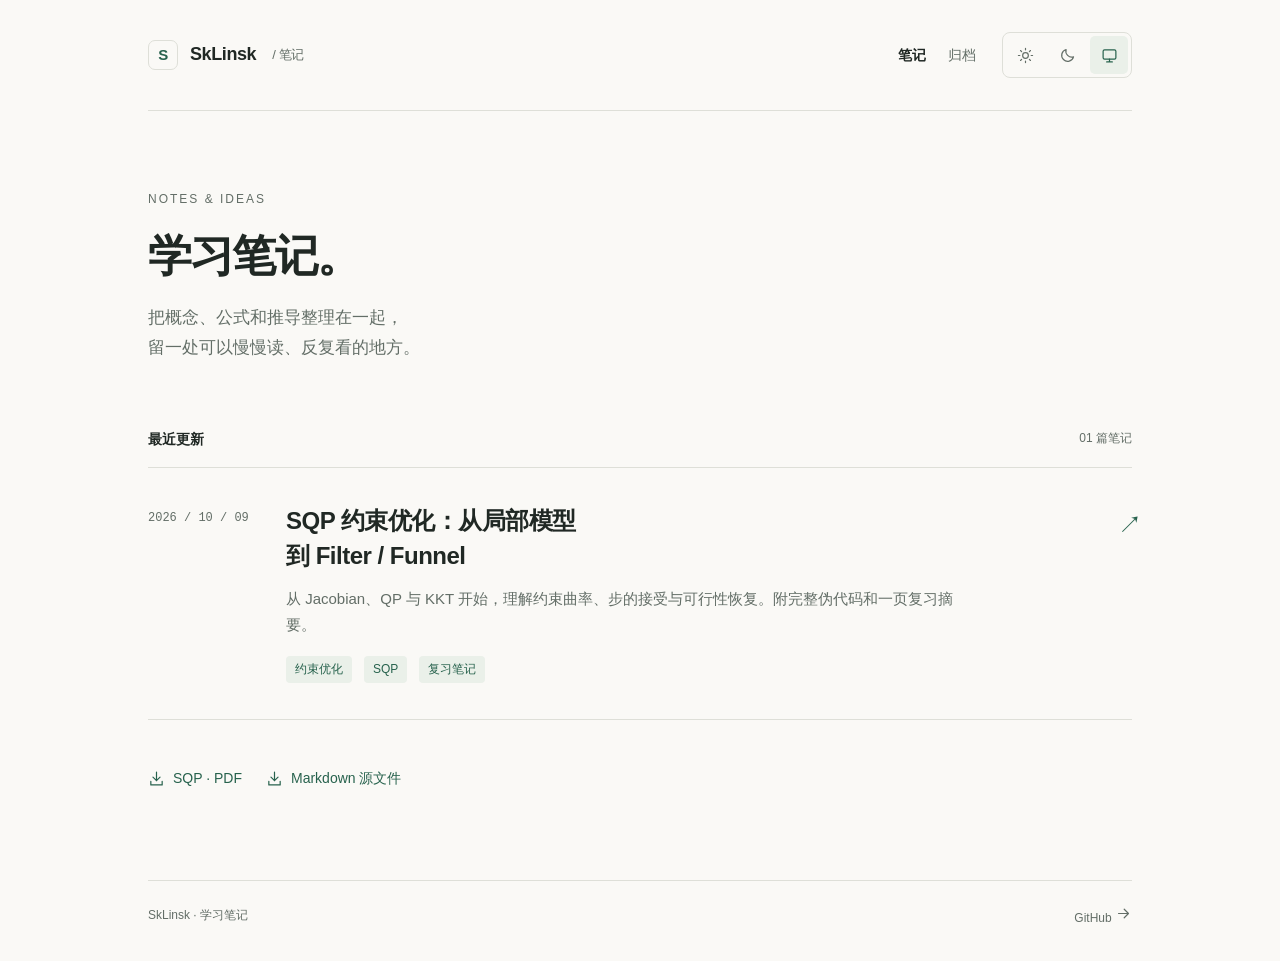
==== index.html @ ae4f92da "Replace Hexo layout with minimal light and dark notes website" ====
<!doctype html><html lang="zh-CN"><head><meta charset="utf-8"><meta name="viewport" content="width=device-width,initial-scale=1"><meta name="description" content="SkLinsk 的学习笔记：约束优化、数学与算法。"><meta name="color-scheme" content="light dark"><title>学习笔记 · SkLinsk 笔记</title><script src="/assets/theme.js"></script><link rel="stylesheet" href="/assets/site.css"></head><body id="top"><a class="skip" href="#main">跳到正文</a><div class="shell"><header class="site-header"><a class="brand" href="/"><span class="brand-mark">S</span>SkLinsk <small> / 笔记</small></a><div class="header-actions"><nav class="nav-links" aria-label="主导航"><a href="/" aria-current="page">笔记</a><a href="/archives/" >归档</a></nav><div class="theme-switch" role="group" aria-label="外观模式"><button type="button" data-mode="light" aria-label="白色模式" title="白色模式" aria-pressed="false"><svg aria-hidden="true" viewBox="0 0 24 24"><circle cx="12" cy="12" r="4"/><path d="M12 2v2m0 16v2M2 12h2m16 0h2M5 5l1.5 1.5m11 11L19 19M5 19l1.5-1.5m11-11L19 5"/></svg></button><button type="button" data-mode="dark" aria-label="黑色模式" title="黑色模式" aria-pressed="false"><svg aria-hidden="true" viewBox="0 0 24 24"><path d="M20.5 14A8.5 8.5 0 0 1 10 3.5 8.5 8.5 0 1 0 20.5 14Z"/></svg></button><button type="button" data-mode="system" aria-label="跟随系统" title="跟随系统" aria-pressed="false"><svg aria-hidden="true" viewBox="0 0 24 24"><rect x="3" y="4" width="18" height="13" rx="2"/><path d="M8 21h8m-4-4v4"/></svg></button></div></div></header><main id="main"><section class="intro"><p class="eyebrow">Notes & Ideas</p><h1>学习笔记。</h1><p>把概念、公式和推导整理在一起，<br>留一处可以慢慢读、反复看的地方。</p></section><section aria-labelledby="notes-title"><div class="section-label"><h2 id="notes-title">最近更新</h2><span>01 篇笔记</span></div><article class="note-row"><time class="note-date" datetime="2026-10-09">2026 / 10 / 09</time><div><h3><a href="/notes/sqp/">SQP 约束优化：从局部模型<br>到 Filter / Funnel</a></h3><p>从 Jacobian、QP 与 KKT 开始，理解约束曲率、步的接受与可行性恢复。附完整伪代码和一页复习摘要。</p><div class="tags"><span class="tag">约束优化</span><span class="tag">SQP</span><span class="tag">复习笔记</span></div></div><a href="/notes/sqp/" class="row-arrow" aria-label="阅读 SQP 笔记">↗</a></article></section><nav class="resources" aria-label="笔记下载"><a href="/notes/sqp/sqp-notes.pdf"><svg aria-hidden="true" viewBox="0 0 24 24"><path d="M12 3v12m-5-5 5 5 5-5M4 16v5h16v-5"/></svg> SQP · PDF</a><a href="/notes/sqp/sqp-notes.md" download><svg aria-hidden="true" viewBox="0 0 24 24"><path d="M12 3v12m-5-5 5 5 5-5M4 16v5h16v-5"/></svg> Markdown 源文件</a></nav></main><footer class="site-footer"><span>SkLinsk · 学习笔记</span><a href="https://github.com/SkLinsk/SkLinsk.github.io">GitHub <svg aria-hidden="true" viewBox="0 0 24 24"><path d="M5 12h14m-6-6 6 6-6 6"/></svg></a></footer></div></body></html>
---- assets/site.css ----
/* SkLinsk Notes — shared reading interface */
:root{color-scheme:light;--bg:#faf9f6;--surface:#fff;--text:#202824;--muted:#636e67;--line:#dedfd8;--accent:#27624d;--soft:#eaf0e9;--code:#f0f1eb;--hover:#f0f2eb}
:root[data-theme=dark]{color-scheme:dark;--bg:#171b19;--surface:#1e2420;--text:#e5e9e2;--muted:#a6b2a8;--line:#354139;--accent:#a5cfb2;--soft:#24382c;--code:#202a23;--hover:#252e27}
*{box-sizing:border-box}html{scroll-behavior:smooth;scroll-padding-top:30px}body{margin:0;background:var(--bg);color:var(--text);font:16px/1.75 -apple-system,BlinkMacSystemFont,"Segoe UI","PingFang SC","Microsoft YaHei",sans-serif;-webkit-font-smoothing:antialiased}a{color:inherit;text-decoration:none}a,button{touch-action:manipulation}button{font:inherit;cursor:pointer}a:focus-visible,button:focus-visible,summary:focus-visible{outline:3px solid var(--accent);outline-offset:5px;border-radius:3px}::selection{background:var(--soft)}.skip{position:absolute;left:18px;top:-100px;padding:10px 16px;background:var(--surface);z-index:20}.skip:focus{top:12px}.shell{max-width:1080px;margin:auto;padding:0 48px}.site-header{display:flex;align-items:center;justify-content:space-between;gap:24px;padding:32px 0;border-bottom:1px solid var(--line)}.brand{display:flex;align-items:center;gap:12px;font-weight:650;letter-spacing:-.4px;font-size:18px}.brand-mark{display:grid;place-items:center;width:30px;height:30px;border:1px solid var(--line);border-radius:7px;font-size:15px;color:var(--accent)}.brand small{font-weight:400;color:var(--muted);font-size:13px;margin-left:4px}.header-actions{display:flex;align-items:center;gap:26px}.nav-links{display:flex;gap:22px;font-size:14px}.nav-links a{min-height:44px;display:flex;align-items:center;color:var(--muted)}.nav-links a[aria-current=page]{color:var(--text);font-weight:600}.theme-switch{display:flex;gap:4px;border:1px solid var(--line);border-radius:8px;padding:3px}.theme-switch button{display:grid;place-items:center;width:38px;min-height:38px;border:0;border-radius:5px;color:var(--muted);background:transparent}.theme-switch button[aria-pressed=true]{background:var(--soft);color:var(--accent)}.theme-switch button:hover{background:var(--hover)}svg{width:17px;height:17px;stroke:currentColor;stroke-width:1.7;fill:none;stroke-linecap:round;stroke-linejoin:round}.intro{padding:78px 0 64px;max-width:700px}.eyebrow{font-size:12px;letter-spacing:2px;text-transform:uppercase;color:var(--muted);margin:0 0 18px}.intro h1{font-size:44px;line-height:1.25;letter-spacing:-1.8px;font-weight:600;margin:0 0 20px}.intro p:last-child{max-width:580px;color:var(--muted);margin:0;font-size:17px}.section-label{display:flex;justify-content:space-between;border-bottom:1px solid var(--line);padding-bottom:16px;align-items:center}.section-label h2{font-size:14px;margin:0;font-weight:600}.section-label span{font-size:12px;color:var(--muted)}.note-row{display:grid;grid-template-columns:110px 1fr 24px;gap:28px;padding:36px 0;border-bottom:1px solid var(--line);align-items:start}.note-date{font:12px/1.8 ui-monospace,monospace;color:var(--muted);padding-top:4px}.note-row h3{font-size:24px;line-height:1.45;letter-spacing:-.5px;margin:0 0 12px;font-weight:600}.note-row h3 a:hover{color:var(--accent)}.note-row p{color:var(--muted);margin:0 0 18px;font-size:15px;max-width:680px}.tags{display:flex;gap:12px;flex-wrap:wrap}.tag{font-size:12px;background:var(--soft);color:var(--accent);padding:3px 9px;border-radius:4px}.row-arrow{color:var(--accent);font-size:24px;min-width:44px;min-height:44px;text-align:center}.resources{display:flex;gap:24px;flex-wrap:wrap;margin-top:36px;font-size:14px}.resources a{display:flex;align-items:center;min-height:44px;gap:8px;color:var(--accent)}.site-footer{display:flex;justify-content:space-between;gap:20px;border-top:1px solid var(--line);padding:24px 0 32px;margin-top:80px;font-size:12px;color:var(--muted)}.site-footer a:hover{color:var(--accent)}.article-head{padding:56px 0 36px;max-width:850px}.article-head h1{font-size:38px;letter-spacing:-1px;line-height:1.4;font-weight:600;margin:14px 0 22px}.article-head .meta{display:flex;gap:14px;flex-wrap:wrap;font-size:13px;color:var(--muted)}.article-actions{display:flex;gap:12px;flex-wrap:wrap;margin-top:24px}.article-actions a{font-size:13px;border:1px solid var(--line);border-radius:6px;padding:9px 14px;min-height:44px;display:flex;align-items:center;gap:8px}.article-actions a:hover{background:var(--soft)}.article-layout{display:grid;grid-template-columns:minmax(0,740px) 180px;gap:48px}.prose{min-width:0;font-size:16px;line-height:1.9}.prose h2{font-size:24px;line-height:1.5;font-weight:600;letter-spacing:-.5px;margin:52px 0 20px;padding-top:8px;border-top:1px solid var(--line)}.prose h3{font-size:18px;line-height:1.5;font-weight:600;margin:28px 0 14px}.prose p{margin:15px 0}.prose a{color:var(--accent);text-decoration:underline;text-underline-offset:4px;overflow-wrap:anywhere}.prose blockquote{margin:24px 0;border-left:3px solid var(--accent);background:var(--soft);padding:14px 20px;border-radius:0 6px 6px 0}.prose blockquote p{margin:0}.prose ul,.prose ol{padding-left:24px}.prose li{margin:9px 0}.prose table{display:block;max-width:100%;overflow:auto;border-collapse:collapse;margin:24px 0;font-size:14px;line-height:1.65}.prose th{background:var(--soft);text-align:left}.prose td,.prose th{border-bottom:1px solid var(--line);padding:12px 14px;min-width:105px}.prose pre{white-space:pre-wrap;overflow-wrap:anywhere;background:var(--code);border:1px solid var(--line);padding:22px;border-radius:7px;font:13px/1.85 ui-monospace,"Menlo","PingFang SC",monospace}.prose code{font-family:ui-monospace,"Menlo","PingFang SC",monospace}.equation{max-width:100%;overflow-x:auto;padding:10px 0;margin:20px 0}.katex{font-size:1.08em!important}.katex-display{margin:0!important}.prose details{border:1px solid var(--line);padding:12px 16px;border-radius:6px;margin:24px 0;font-size:14px;color:var(--muted)}summary{cursor:pointer;min-height:32px}.toc{align-self:start;position:sticky;top:28px;margin-top:8px;font-size:12px;line-height:1.65;color:var(--muted);border-left:1px solid var(--line);padding-left:20px;max-height:calc(100vh - 56px);overflow:auto}.toc summary{font-size:13px;font-weight:600;color:var(--text);list-style:none;margin-bottom:14px}.toc ol{list-style:none;margin:0;padding:0}.toc li{margin:7px 0}.toc a{display:block;padding:4px 0}.toc a:hover{color:var(--accent)}.empty-archive{color:var(--muted);font-size:14px;padding:32px 0}.back-top{display:inline-flex;min-height:44px;align-items:center;color:var(--accent);font-size:14px;margin-top:36px}
@media(max-width:900px){.shell{padding:0 30px}.article-layout{grid-template-columns:minmax(0,1fr)}.toc{grid-row:1;position:static;max-height:none;border:1px solid var(--line);border-radius:6px;padding:12px 16px}.toc summary{list-style:revert;margin:0;min-height:32px}.toc ol{columns:2;margin-top:12px}.toc li{break-inside:avoid}.toc:not([open]) ol{display:none}}
@media(max-width:600px){.shell{padding:0 22px}.site-header{padding:20px 0;gap:14px;flex-wrap:wrap}.brand small{display:none}.header-actions{gap:16px}.nav-links{gap:16px}.nav-links a{font-size:13px}.theme-switch button{width:38px;min-height:44px}.theme-switch{gap:2px;padding:2px}.intro{padding:54px 0 44px}.intro h1{font-size:36px}.intro p:last-child{font-size:16px}.note-row{grid-template-columns:1fr 32px;gap:12px;padding:28px 0}.note-date{grid-column:1/-1}.note-row h3{font-size:23px}.note-row p{font-size:15px}.site-footer{margin-top:56px;flex-direction:column;gap:8px}.article-head{padding:36px 0 28px}.article-head h1{font-size:29px;letter-spacing:-.7px}.article-layout{gap:22px}.toc ol{columns:1}.prose h2{font-size:22px;margin-top:40px}.prose pre{padding:16px;font-size:12px}.prose td,.prose th{padding:10px}.resources{gap:12px 20px}}
body{overflow-x:clip}.header-actions{flex-wrap:wrap}.prose{overflow-wrap:anywhere}.prose p>.katex{display:inline-block;max-width:100%;overflow-x:auto;vertical-align:middle}
@media(prefers-reduced-motion:reduce){html{scroll-behavior:auto}}
@media print{.site-header,.site-footer,.toc,.article-actions,.back-top{display:none}.shell{max-width:none;padding:0}.article-layout{display:block}:root,:root[data-theme=dark]{--bg:white;--text:black;--muted:#444;--line:#ccc;--soft:#f4f4f4;--code:#f4f4f4;--accent:#333}.prose{font-size:11pt}.equation{break-inside:avoid}.prose h2,.prose h3{break-after:avoid}}
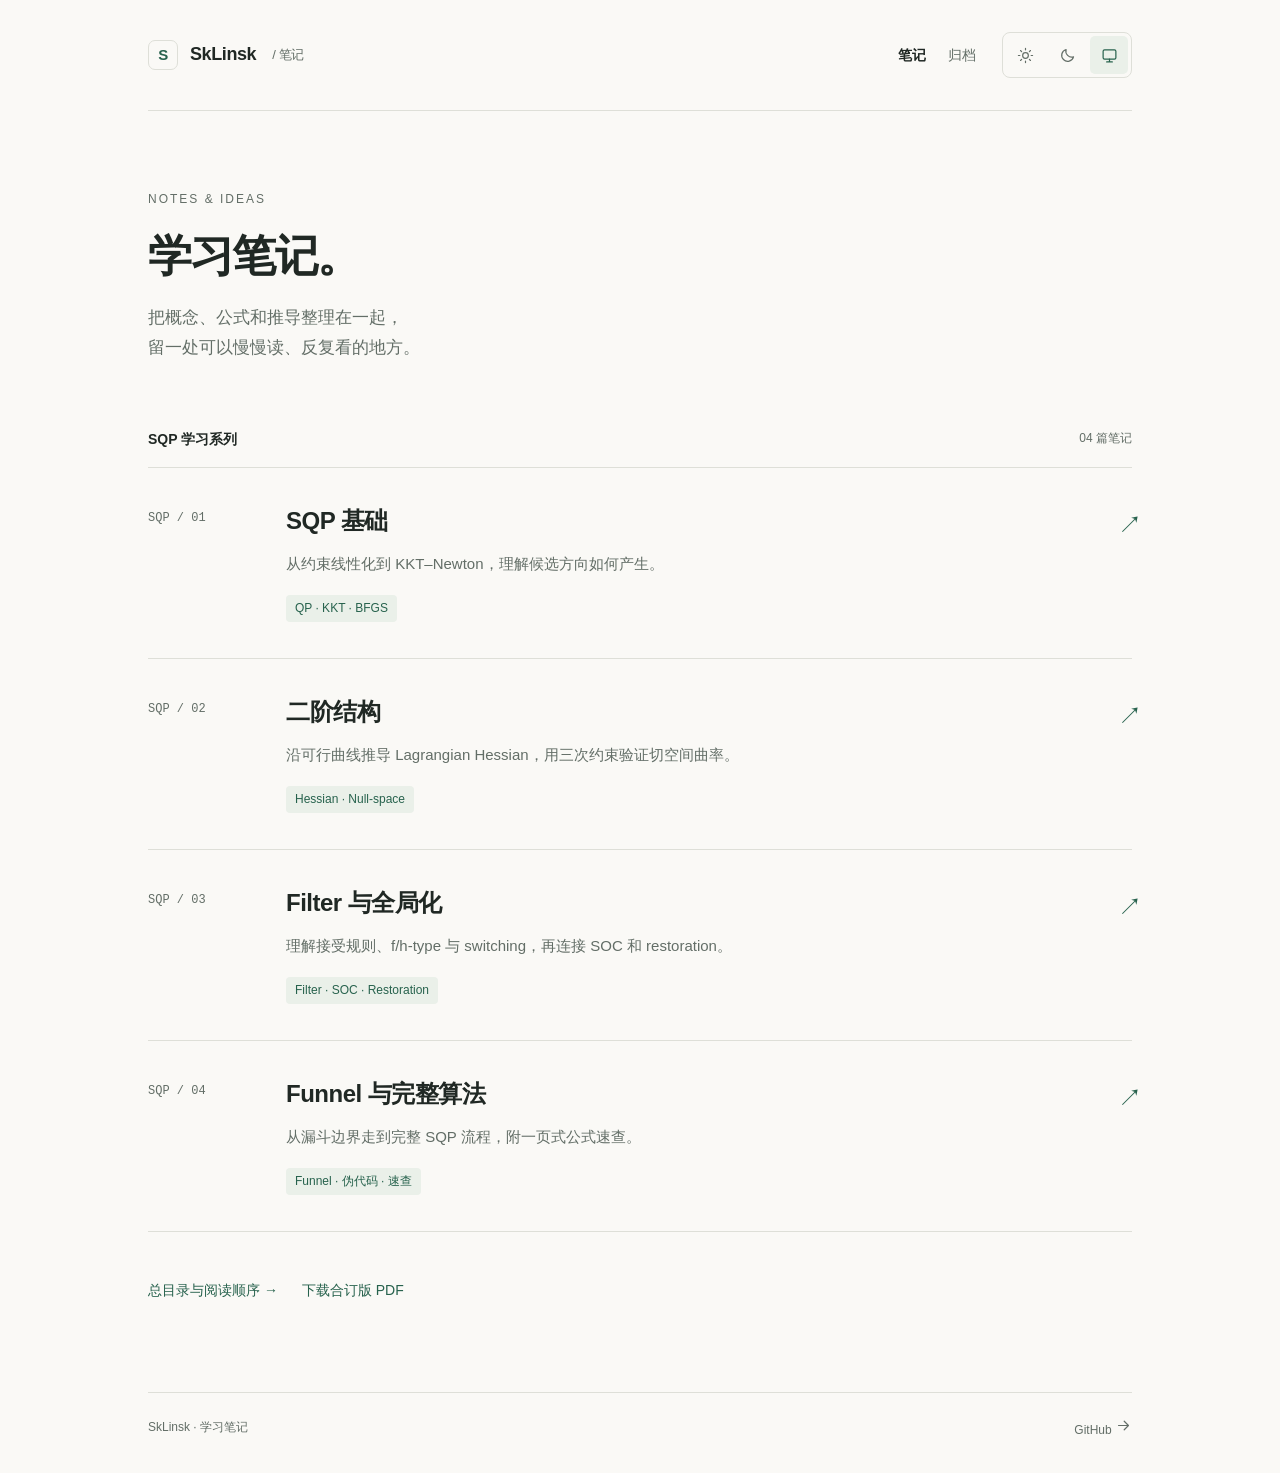
==== commit d550419b: "Revise SQP notes from provided summary and split into four-part series" ====
--- a/index.html
+++ b/index.html
@@ -1 +1 @@
-<!doctype html><html lang="zh-CN"><head><meta charset="utf-8"><meta name="viewport" content="width=device-width,initial-scale=1"><meta name="description" content="SkLinsk 的学习笔记：约束优化、数学与算法。"><meta name="color-scheme" content="light dark"><title>学习笔记 · SkLinsk 笔记</title><script src="/assets/theme.js"></script><link rel="stylesheet" href="/assets/site.css"></head><body id="top"><a class="skip" href="#main">跳到正文</a><div class="shell"><header class="site-header"><a class="brand" href="/"><span class="brand-mark">S</span>SkLinsk <small> / 笔记</small></a><div class="header-actions"><nav class="nav-links" aria-label="主导航"><a href="/" aria-current="page">笔记</a><a href="/archives/" >归档</a></nav><div class="theme-switch" role="group" aria-label="外观模式"><button type="button" data-mode="light" aria-label="白色模式" title="白色模式" aria-pressed="false"><svg aria-hidden="true" viewBox="0 0 24 24"><circle cx="12" cy="12" r="4"/><path d="M12 2v2m0 16v2M2 12h2m16 0h2M5 5l1.5 1.5m11 11L19 19M5 19l1.5-1.5m11-11L19 5"/></svg></button><button type="button" data-mode="dark" aria-label="黑色模式" title="黑色模式" aria-pressed="false"><svg aria-hidden="true" viewBox="0 0 24 24"><path d="M20.5 14A8.5 8.5 0 0 1 10 3.5 8.5 8.5 0 1 0 20.5 14Z"/></svg></button><button type="button" data-mode="system" aria-label="跟随系统" title="跟随系统" aria-pressed="false"><svg aria-hidden="true" viewBox="0 0 24 24"><rect x="3" y="4" width="18" height="13" rx="2"/><path d="M8 21h8m-4-4v4"/></svg></button></div></div></header><main id="main"><section class="intro"><p class="eyebrow">Notes & Ideas</p><h1>学习笔记。</h1><p>把概念、公式和推导整理在一起，<br>留一处可以慢慢读、反复看的地方。</p></section><section aria-labelledby="notes-title"><div class="section-label"><h2 id="notes-title">最近更新</h2><span>01 篇笔记</span></div><article class="note-row"><time class="note-date" datetime="2026-10-09">2026 / 10 / 09</time><div><h3><a href="/notes/sqp/">SQP 约束优化：从局部模型<br>到 Filter / Funnel</a></h3><p>从 Jacobian、QP 与 KKT 开始，理解约束曲率、步的接受与可行性恢复。附完整伪代码和一页复习摘要。</p><div class="tags"><span class="tag">约束优化</span><span class="tag">SQP</span><span class="tag">复习笔记</span></div></div><a href="/notes/sqp/" class="row-arrow" aria-label="阅读 SQP 笔记">↗</a></article></section><nav class="resources" aria-label="笔记下载"><a href="/notes/sqp/sqp-notes.pdf"><svg aria-hidden="true" viewBox="0 0 24 24"><path d="M12 3v12m-5-5 5 5 5-5M4 16v5h16v-5"/></svg> SQP · PDF</a><a href="/notes/sqp/sqp-notes.md" download><svg aria-hidden="true" viewBox="0 0 24 24"><path d="M12 3v12m-5-5 5 5 5-5M4 16v5h16v-5"/></svg> Markdown 源文件</a></nav></main><footer class="site-footer"><span>SkLinsk · 学习笔记</span><a href="https://github.com/SkLinsk/SkLinsk.github.io">GitHub <svg aria-hidden="true" viewBox="0 0 24 24"><path d="M5 12h14m-6-6 6 6-6 6"/></svg></a></footer></div></body></html>+<!doctype html><html lang="zh-CN"><head><meta charset="utf-8"><meta name="viewport" content="width=device-width,initial-scale=1"><meta name="description" content="SkLinsk 的学习笔记：约束优化、数学与算法。"><meta name="color-scheme" content="light dark"><title>学习笔记 · SkLinsk 笔记</title><script src="/assets/theme.js"></script><link rel="stylesheet" href="/assets/site.css?v=20261009-series"></head><body id="top"><a class="skip" href="#main">跳到正文</a><div class="shell"><header class="site-header"><a class="brand" href="/"><span class="brand-mark">S</span>SkLinsk <small> / 笔记</small></a><div class="header-actions"><nav class="nav-links" aria-label="主导航"><a href="/" aria-current="page">笔记</a><a href="/archives/" >归档</a></nav><div class="theme-switch" role="group" aria-label="外观模式"><button type="button" data-mode="light" aria-label="白色模式" title="白色模式" aria-pressed="false"><svg aria-hidden="true" viewBox="0 0 24 24"><circle cx="12" cy="12" r="4"/><path d="M12 2v2m0 16v2M2 12h2m16 0h2M5 5l1.5 1.5m11 11L19 19M5 19l1.5-1.5m11-11L19 5"/></svg></button><button type="button" data-mode="dark" aria-label="黑色模式" title="黑色模式" aria-pressed="false"><svg aria-hidden="true" viewBox="0 0 24 24"><path d="M20.5 14A8.5 8.5 0 0 1 10 3.5 8.5 8.5 0 1 0 20.5 14Z"/></svg></button><button type="button" data-mode="system" aria-label="跟随系统" title="跟随系统" aria-pressed="false"><svg aria-hidden="true" viewBox="0 0 24 24"><rect x="3" y="4" width="18" height="13" rx="2"/><path d="M8 21h8m-4-4v4"/></svg></button></div></div></header><main id="main"><section class="intro"><p class="eyebrow">Notes & Ideas</p><h1>学习笔记。</h1><p>把概念、公式和推导整理在一起，<br>留一处可以慢慢读、反复看的地方。</p></section><section aria-labelledby="notes-title"><div class="section-label"><h2 id="notes-title">SQP 学习系列</h2><span>04 篇笔记</span></div><article class="note-row"><span class="note-date">SQP / 01</span><div><h3><a href="/notes/sqp/basics/">SQP 基础</a></h3><p>从约束线性化到 KKT–Newton，理解候选方向如何产生。</p><div class="tags"><span class="tag">QP · KKT · BFGS</span></div></div><a href="/notes/sqp/basics/" class="row-arrow" aria-label="阅读SQP 基础">↗</a></article><article class="note-row"><span class="note-date">SQP / 02</span><div><h3><a href="/notes/sqp/curvature/">二阶结构</a></h3><p>沿可行曲线推导 Lagrangian Hessian，用三次约束验证切空间曲率。</p><div class="tags"><span class="tag">Hessian · Null-space</span></div></div><a href="/notes/sqp/curvature/" class="row-arrow" aria-label="阅读二阶结构">↗</a></article><article class="note-row"><span class="note-date">SQP / 03</span><div><h3><a href="/notes/sqp/filter/">Filter 与全局化</a></h3><p>理解接受规则、f/h-type 与 switching，再连接 SOC 和 restoration。</p><div class="tags"><span class="tag">Filter · SOC · Restoration</span></div></div><a href="/notes/sqp/filter/" class="row-arrow" aria-label="阅读Filter 与全局化">↗</a></article><article class="note-row"><span class="note-date">SQP / 04</span><div><h3><a href="/notes/sqp/funnel/">Funnel 与完整算法</a></h3><p>从漏斗边界走到完整 SQP 流程，附一页式公式速查。</p><div class="tags"><span class="tag">Funnel · 伪代码 · 速查</span></div></div><a href="/notes/sqp/funnel/" class="row-arrow" aria-label="阅读Funnel 与完整算法">↗</a></article></section><nav class="resources" aria-label="系列资源"><a href="/notes/sqp/">总目录与阅读顺序 →</a><a href="/notes/sqp/sqp-notes.pdf">下载合订版 PDF</a></nav></main><footer class="site-footer"><span>SkLinsk · 学习笔记</span><a href="https://github.com/SkLinsk/SkLinsk.github.io">GitHub <svg aria-hidden="true" viewBox="0 0 24 24"><path d="M5 12h14m-6-6 6 6-6 6"/></svg></a></footer></div></body></html>
--- a/assets/site.css
+++ b/assets/site.css
@@ -1,9 +1,10 @@
 /* SkLinsk Notes — shared reading interface */
 :root{color-scheme:light;--bg:#faf9f6;--surface:#fff;--text:#202824;--muted:#636e67;--line:#dedfd8;--accent:#27624d;--soft:#eaf0e9;--code:#f0f1eb;--hover:#f0f2eb}
 :root[data-theme=dark]{color-scheme:dark;--bg:#171b19;--surface:#1e2420;--text:#e5e9e2;--muted:#a6b2a8;--line:#354139;--accent:#a5cfb2;--soft:#24382c;--code:#202a23;--hover:#252e27}
-*{box-sizing:border-box}html{scroll-behavior:smooth;scroll-padding-top:30px}body{margin:0;background:var(--bg);color:var(--text);font:16px/1.75 -apple-system,BlinkMacSystemFont,"Segoe UI","PingFang SC","Microsoft YaHei",sans-serif;-webkit-font-smoothing:antialiased}a{color:inherit;text-decoration:none}a,button{touch-action:manipulation}button{font:inherit;cursor:pointer}a:focus-visible,button:focus-visible,summary:focus-visible{outline:3px solid var(--accent);outline-offset:5px;border-radius:3px}::selection{background:var(--soft)}.skip{position:absolute;left:18px;top:-100px;padding:10px 16px;background:var(--surface);z-index:20}.skip:focus{top:12px}.shell{max-width:1080px;margin:auto;padding:0 48px}.site-header{display:flex;align-items:center;justify-content:space-between;gap:24px;padding:32px 0;border-bottom:1px solid var(--line)}.brand{display:flex;align-items:center;gap:12px;font-weight:650;letter-spacing:-.4px;font-size:18px}.brand-mark{display:grid;place-items:center;width:30px;height:30px;border:1px solid var(--line);border-radius:7px;font-size:15px;color:var(--accent)}.brand small{font-weight:400;color:var(--muted);font-size:13px;margin-left:4px}.header-actions{display:flex;align-items:center;gap:26px}.nav-links{display:flex;gap:22px;font-size:14px}.nav-links a{min-height:44px;display:flex;align-items:center;color:var(--muted)}.nav-links a[aria-current=page]{color:var(--text);font-weight:600}.theme-switch{display:flex;gap:4px;border:1px solid var(--line);border-radius:8px;padding:3px}.theme-switch button{display:grid;place-items:center;width:38px;min-height:38px;border:0;border-radius:5px;color:var(--muted);background:transparent}.theme-switch button[aria-pressed=true]{background:var(--soft);color:var(--accent)}.theme-switch button:hover{background:var(--hover)}svg{width:17px;height:17px;stroke:currentColor;stroke-width:1.7;fill:none;stroke-linecap:round;stroke-linejoin:round}.intro{padding:78px 0 64px;max-width:700px}.eyebrow{font-size:12px;letter-spacing:2px;text-transform:uppercase;color:var(--muted);margin:0 0 18px}.intro h1{font-size:44px;line-height:1.25;letter-spacing:-1.8px;font-weight:600;margin:0 0 20px}.intro p:last-child{max-width:580px;color:var(--muted);margin:0;font-size:17px}.section-label{display:flex;justify-content:space-between;border-bottom:1px solid var(--line);padding-bottom:16px;align-items:center}.section-label h2{font-size:14px;margin:0;font-weight:600}.section-label span{font-size:12px;color:var(--muted)}.note-row{display:grid;grid-template-columns:110px 1fr 24px;gap:28px;padding:36px 0;border-bottom:1px solid var(--line);align-items:start}.note-date{font:12px/1.8 ui-monospace,monospace;color:var(--muted);padding-top:4px}.note-row h3{font-size:24px;line-height:1.45;letter-spacing:-.5px;margin:0 0 12px;font-weight:600}.note-row h3 a:hover{color:var(--accent)}.note-row p{color:var(--muted);margin:0 0 18px;font-size:15px;max-width:680px}.tags{display:flex;gap:12px;flex-wrap:wrap}.tag{font-size:12px;background:var(--soft);color:var(--accent);padding:3px 9px;border-radius:4px}.row-arrow{color:var(--accent);font-size:24px;min-width:44px;min-height:44px;text-align:center}.resources{display:flex;gap:24px;flex-wrap:wrap;margin-top:36px;font-size:14px}.resources a{display:flex;align-items:center;min-height:44px;gap:8px;color:var(--accent)}.site-footer{display:flex;justify-content:space-between;gap:20px;border-top:1px solid var(--line);padding:24px 0 32px;margin-top:80px;font-size:12px;color:var(--muted)}.site-footer a:hover{color:var(--accent)}.article-head{padding:56px 0 36px;max-width:850px}.article-head h1{font-size:38px;letter-spacing:-1px;line-height:1.4;font-weight:600;margin:14px 0 22px}.article-head .meta{display:flex;gap:14px;flex-wrap:wrap;font-size:13px;color:var(--muted)}.article-actions{display:flex;gap:12px;flex-wrap:wrap;margin-top:24px}.article-actions a{font-size:13px;border:1px solid var(--line);border-radius:6px;padding:9px 14px;min-height:44px;display:flex;align-items:center;gap:8px}.article-actions a:hover{background:var(--soft)}.article-layout{display:grid;grid-template-columns:minmax(0,740px) 180px;gap:48px}.prose{min-width:0;font-size:16px;line-height:1.9}.prose h2{font-size:24px;line-height:1.5;font-weight:600;letter-spacing:-.5px;margin:52px 0 20px;padding-top:8px;border-top:1px solid var(--line)}.prose h3{font-size:18px;line-height:1.5;font-weight:600;margin:28px 0 14px}.prose p{margin:15px 0}.prose a{color:var(--accent);text-decoration:underline;text-underline-offset:4px;overflow-wrap:anywhere}.prose blockquote{margin:24px 0;border-left:3px solid var(--accent);background:var(--soft);padding:14px 20px;border-radius:0 6px 6px 0}.prose blockquote p{margin:0}.prose ul,.prose ol{padding-left:24px}.prose li{margin:9px 0}.prose table{display:block;max-width:100%;overflow:auto;border-collapse:collapse;margin:24px 0;font-size:14px;line-height:1.65}.prose th{background:var(--soft);text-align:left}.prose td,.prose th{border-bottom:1px solid var(--line);padding:12px 14px;min-width:105px}.prose pre{white-space:pre-wrap;overflow-wrap:anywhere;background:var(--code);border:1px solid var(--line);padding:22px;border-radius:7px;font:13px/1.85 ui-monospace,"Menlo","PingFang SC",monospace}.prose code{font-family:ui-monospace,"Menlo","PingFang SC",monospace}.equation{max-width:100%;overflow-x:auto;padding:10px 0;margin:20px 0}.katex{font-size:1.08em!important}.katex-display{margin:0!important}.prose details{border:1px solid var(--line);padding:12px 16px;border-radius:6px;margin:24px 0;font-size:14px;color:var(--muted)}summary{cursor:pointer;min-height:32px}.toc{align-self:start;position:sticky;top:28px;margin-top:8px;font-size:12px;line-height:1.65;color:var(--muted);border-left:1px solid var(--line);padding-left:20px;max-height:calc(100vh - 56px);overflow:auto}.toc summary{font-size:13px;font-weight:600;color:var(--text);list-style:none;margin-bottom:14px}.toc ol{list-style:none;margin:0;padding:0}.toc li{margin:7px 0}.toc a{display:block;padding:4px 0}.toc a:hover{color:var(--accent)}.empty-archive{color:var(--muted);font-size:14px;padding:32px 0}.back-top{display:inline-flex;min-height:44px;align-items:center;color:var(--accent);font-size:14px;margin-top:36px}
+*{box-sizing:border-box}html{scroll-behavior:smooth;scroll-padding-top:30px}body{margin:0;background:var(--bg);color:var(--text);font:16px/1.75 -apple-system,BlinkMacSystemFont,"Segoe UI","PingFang SC","Microsoft YaHei",sans-serif;-webkit-font-smoothing:antialiased}a{color:inherit;text-decoration:none}a,button{touch-action:manipulation}button{font:inherit;cursor:pointer}a:focus-visible,button:focus-visible,summary:focus-visible{outline:3px solid var(--accent);outline-offset:5px;border-radius:3px}::selection{background:var(--soft)}.skip{position:absolute;left:18px;top:-100px;padding:10px 16px;background:var(--surface);z-index:20}.skip:focus{top:12px}.shell{max-width:1080px;margin:auto;padding:0 48px}.site-header{display:flex;align-items:center;justify-content:space-between;gap:24px;padding:32px 0;border-bottom:1px solid var(--line)}.brand{display:flex;align-items:center;gap:12px;font-weight:650;letter-spacing:-.4px;font-size:18px}.brand-mark{display:grid;place-items:center;width:30px;height:30px;border:1px solid var(--line);border-radius:7px;font-size:15px;color:var(--accent)}.brand small{font-weight:400;color:var(--muted);font-size:13px;margin-left:4px}.header-actions{display:flex;align-items:center;gap:26px}.nav-links{display:flex;gap:22px;font-size:14px}.nav-links a{min-height:44px;display:flex;align-items:center;color:var(--muted)}.nav-links a[aria-current=page]{color:var(--text);font-weight:600}.theme-switch{display:flex;gap:4px;border:1px solid var(--line);border-radius:8px;padding:3px}.theme-switch button{display:grid;place-items:center;width:38px;min-height:38px;border:0;border-radius:5px;color:var(--muted);background:transparent}.theme-switch button[aria-pressed=true]{background:var(--soft);color:var(--accent)}.theme-switch button:hover{background:var(--hover)}.theme-switch svg,.resources svg,.article-actions svg,.site-footer svg{width:17px;height:17px;stroke:currentColor;stroke-width:1.7;fill:none;stroke-linecap:round;stroke-linejoin:round}.intro{padding:78px 0 64px;max-width:700px}.eyebrow{font-size:12px;letter-spacing:2px;text-transform:uppercase;color:var(--muted);margin:0 0 18px}.intro h1{font-size:44px;line-height:1.25;letter-spacing:-1.8px;font-weight:600;margin:0 0 20px}.intro p:last-child{max-width:580px;color:var(--muted);margin:0;font-size:17px}.section-label{display:flex;justify-content:space-between;border-bottom:1px solid var(--line);padding-bottom:16px;align-items:center}.section-label h2{font-size:14px;margin:0;font-weight:600}.section-label span{font-size:12px;color:var(--muted)}.note-row{display:grid;grid-template-columns:110px 1fr 24px;gap:28px;padding:36px 0;border-bottom:1px solid var(--line);align-items:start}.note-date{font:12px/1.8 ui-monospace,monospace;color:var(--muted);padding-top:4px}.note-row h3{font-size:24px;line-height:1.45;letter-spacing:-.5px;margin:0 0 12px;font-weight:600}.note-row h3 a:hover{color:var(--accent)}.note-row p{color:var(--muted);margin:0 0 18px;font-size:15px;max-width:680px}.tags{display:flex;gap:12px;flex-wrap:wrap}.tag{font-size:12px;background:var(--soft);color:var(--accent);padding:3px 9px;border-radius:4px}.row-arrow{color:var(--accent);font-size:24px;min-width:44px;min-height:44px;text-align:center}.resources{display:flex;gap:24px;flex-wrap:wrap;margin-top:36px;font-size:14px}.resources a{display:flex;align-items:center;min-height:44px;gap:8px;color:var(--accent)}.site-footer{display:flex;justify-content:space-between;gap:20px;border-top:1px solid var(--line);padding:24px 0 32px;margin-top:80px;font-size:12px;color:var(--muted)}.site-footer a:hover{color:var(--accent)}.article-head{padding:56px 0 36px;max-width:850px}.article-head h1{font-size:38px;letter-spacing:-1px;line-height:1.4;font-weight:600;margin:14px 0 22px}.article-head .meta{display:flex;gap:14px;flex-wrap:wrap;font-size:13px;color:var(--muted)}.article-actions{display:flex;gap:12px;flex-wrap:wrap;margin-top:24px}.article-actions a{font-size:13px;border:1px solid var(--line);border-radius:6px;padding:9px 14px;min-height:44px;display:flex;align-items:center;gap:8px}.article-actions a:hover{background:var(--soft)}.article-layout{display:grid;grid-template-columns:minmax(0,740px) 180px;gap:48px}.prose{min-width:0;font-size:16px;line-height:1.9}.prose h2{font-size:24px;line-height:1.5;font-weight:600;letter-spacing:-.5px;margin:52px 0 20px;padding-top:8px;border-top:1px solid var(--line)}.prose h3{font-size:18px;line-height:1.5;font-weight:600;margin:28px 0 14px}.prose p{margin:15px 0}.prose a{color:var(--accent);text-decoration:underline;text-underline-offset:4px;overflow-wrap:anywhere}.prose blockquote{margin:24px 0;border-left:3px solid var(--accent);background:var(--soft);padding:14px 20px;border-radius:0 6px 6px 0}.prose blockquote p{margin:0}.prose ul,.prose ol{padding-left:24px}.prose li{margin:9px 0}.prose table{display:block;max-width:100%;overflow:auto;border-collapse:collapse;margin:24px 0;font-size:14px;line-height:1.65}.prose th{background:var(--soft);text-align:left}.prose td,.prose th{border-bottom:1px solid var(--line);padding:12px 14px;min-width:105px}.prose pre{white-space:pre-wrap;overflow-wrap:anywhere;background:var(--code);border:1px solid var(--line);padding:22px;border-radius:7px;font:13px/1.85 ui-monospace,"Menlo","PingFang SC",monospace}.prose code{font-family:ui-monospace,"Menlo","PingFang SC",monospace}.equation{max-width:100%;overflow-x:auto;padding:12px 4px;margin:24px 0}.equation .katex-display{display:block;width:max-content;min-width:100%;text-align:center}.prose .katex{position:relative;font-size:1.1em;line-height:1.2}.prose .equation .katex{font-size:1.22em}.katex-display{margin:0!important}.prose details{border:1px solid var(--line);padding:12px 16px;border-radius:6px;margin:24px 0;font-size:14px;color:var(--muted)}summary{cursor:pointer;min-height:32px}.toc{align-self:start;position:sticky;top:28px;margin-top:8px;font-size:12px;line-height:1.65;color:var(--muted);border-left:1px solid var(--line);padding-left:20px;max-height:calc(100vh - 56px);overflow:auto}.toc summary{font-size:13px;font-weight:600;color:var(--text);list-style:none;margin-bottom:14px}.toc ol{list-style:none;margin:0;padding:0}.toc li{margin:7px 0}.toc a{display:block;padding:4px 0}.toc a:hover{color:var(--accent)}.empty-archive{color:var(--muted);font-size:14px;padding:32px 0}.back-top{display:inline-flex;min-height:44px;align-items:center;color:var(--accent);font-size:14px;margin-top:36px}
 @media(max-width:900px){.shell{padding:0 30px}.article-layout{grid-template-columns:minmax(0,1fr)}.toc{grid-row:1;position:static;max-height:none;border:1px solid var(--line);border-radius:6px;padding:12px 16px}.toc summary{list-style:revert;margin:0;min-height:32px}.toc ol{columns:2;margin-top:12px}.toc li{break-inside:avoid}.toc:not([open]) ol{display:none}}
 @media(max-width:600px){.shell{padding:0 22px}.site-header{padding:20px 0;gap:14px;flex-wrap:wrap}.brand small{display:none}.header-actions{gap:16px}.nav-links{gap:16px}.nav-links a{font-size:13px}.theme-switch button{width:38px;min-height:44px}.theme-switch{gap:2px;padding:2px}.intro{padding:54px 0 44px}.intro h1{font-size:36px}.intro p:last-child{font-size:16px}.note-row{grid-template-columns:1fr 32px;gap:12px;padding:28px 0}.note-date{grid-column:1/-1}.note-row h3{font-size:23px}.note-row p{font-size:15px}.site-footer{margin-top:56px;flex-direction:column;gap:8px}.article-head{padding:36px 0 28px}.article-head h1{font-size:29px;letter-spacing:-.7px}.article-layout{gap:22px}.toc ol{columns:1}.prose h2{font-size:22px;margin-top:40px}.prose pre{padding:16px;font-size:12px}.prose td,.prose th{padding:10px}.resources{gap:12px 20px}}
-body{overflow-x:clip}.header-actions{flex-wrap:wrap}.prose{overflow-wrap:anywhere}.prose p>.katex{display:inline-block;max-width:100%;overflow-x:auto;vertical-align:middle}
+body{overflow-x:clip}.header-actions{flex-wrap:wrap}.prose{overflow-wrap:anywhere}.prose p>.katex{display:inline-block;max-width:100%;overflow-x:auto;overflow-y:hidden;vertical-align:-.18em}.prose .katex{white-space:nowrap;overflow-wrap:normal;letter-spacing:normal}
+.series-nav{display:flex;justify-content:space-between;gap:24px;flex-wrap:wrap;border-top:1px solid var(--line);margin-top:44px;padding-top:20px}.series-nav a{display:flex;align-items:center;min-height:44px;font-size:14px}
 @media(prefers-reduced-motion:reduce){html{scroll-behavior:auto}}
 @media print{.site-header,.site-footer,.toc,.article-actions,.back-top{display:none}.shell{max-width:none;padding:0}.article-layout{display:block}:root,:root[data-theme=dark]{--bg:white;--text:black;--muted:#444;--line:#ccc;--soft:#f4f4f4;--code:#f4f4f4;--accent:#333}.prose{font-size:11pt}.equation{break-inside:avoid}.prose h2,.prose h3{break-after:avoid}}
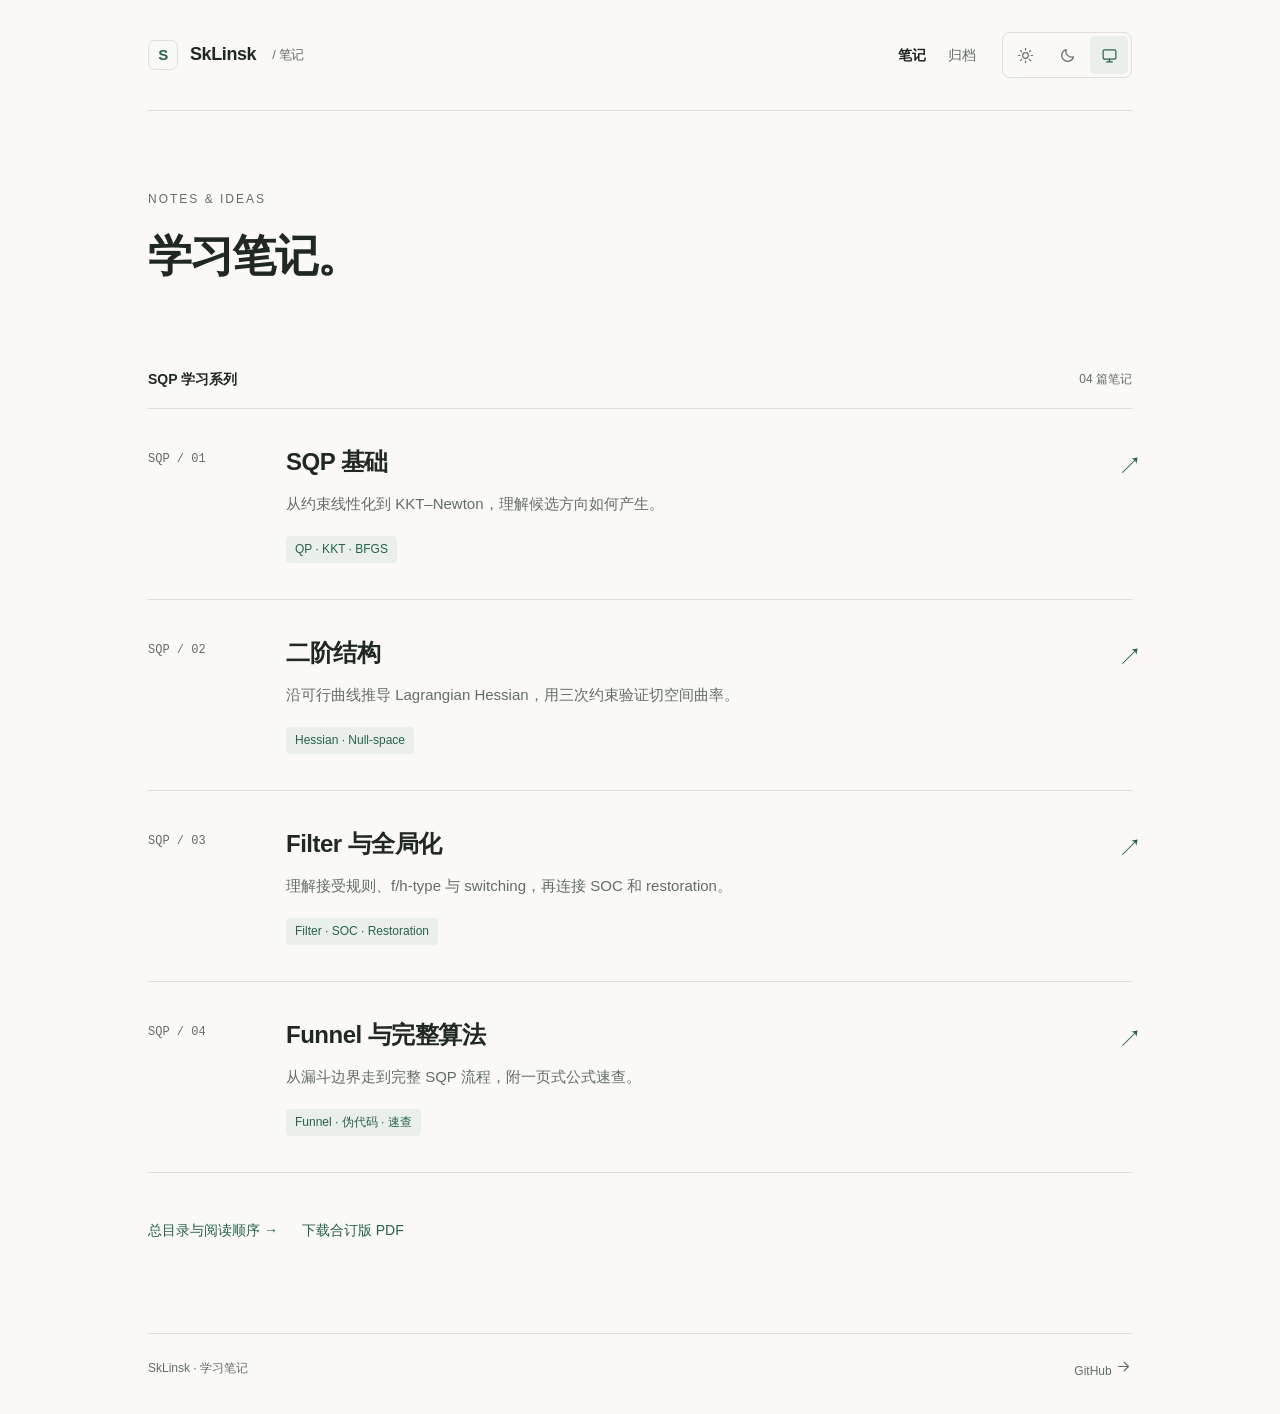
==== commit e68014f9: "Fix HTML encoding issues in index.html" ====
--- a/index.html
+++ b/index.html
@@ -1 +1 @@
-<!doctype html><html lang="zh-CN"><head><meta charset="utf-8"><meta name="viewport" content="width=device-width,initial-scale=1"><meta name="description" content="SkLinsk 的学习笔记：约束优化、数学与算法。"><meta name="color-scheme" content="light dark"><title>学习笔记 · SkLinsk 笔记</title><script src="/assets/theme.js"></script><link rel="stylesheet" href="/assets/site.css?v=20261009-series"></head><body id="top"><a class="skip" href="#main">跳到正文</a><div class="shell"><header class="site-header"><a class="brand" href="/"><span class="brand-mark">S</span>SkLinsk <small> / 笔记</small></a><div class="header-actions"><nav class="nav-links" aria-label="主导航"><a href="/" aria-current="page">笔记</a><a href="/archives/" >归档</a></nav><div class="theme-switch" role="group" aria-label="外观模式"><button type="button" data-mode="light" aria-label="白色模式" title="白色模式" aria-pressed="false"><svg aria-hidden="true" viewBox="0 0 24 24"><circle cx="12" cy="12" r="4"/><path d="M12 2v2m0 16v2M2 12h2m16 0h2M5 5l1.5 1.5m11 11L19 19M5 19l1.5-1.5m11-11L19 5"/></svg></button><button type="button" data-mode="dark" aria-label="黑色模式" title="黑色模式" aria-pressed="false"><svg aria-hidden="true" viewBox="0 0 24 24"><path d="M20.5 14A8.5 8.5 0 0 1 10 3.5 8.5 8.5 0 1 0 20.5 14Z"/></svg></button><button type="button" data-mode="system" aria-label="跟随系统" title="跟随系统" aria-pressed="false"><svg aria-hidden="true" viewBox="0 0 24 24"><rect x="3" y="4" width="18" height="13" rx="2"/><path d="M8 21h8m-4-4v4"/></svg></button></div></div></header><main id="main"><section class="intro"><p class="eyebrow">Notes & Ideas</p><h1>学习笔记。</h1><p>把概念、公式和推导整理在一起，<br>留一处可以慢慢读、反复看的地方。</p></section><section aria-labelledby="notes-title"><div class="section-label"><h2 id="notes-title">SQP 学习系列</h2><span>04 篇笔记</span></div><article class="note-row"><span class="note-date">SQP / 01</span><div><h3><a href="/notes/sqp/basics/">SQP 基础</a></h3><p>从约束线性化到 KKT–Newton，理解候选方向如何产生。</p><div class="tags"><span class="tag">QP · KKT · BFGS</span></div></div><a href="/notes/sqp/basics/" class="row-arrow" aria-label="阅读SQP 基础">↗</a></article><article class="note-row"><span class="note-date">SQP / 02</span><div><h3><a href="/notes/sqp/curvature/">二阶结构</a></h3><p>沿可行曲线推导 Lagrangian Hessian，用三次约束验证切空间曲率。</p><div class="tags"><span class="tag">Hessian · Null-space</span></div></div><a href="/notes/sqp/curvature/" class="row-arrow" aria-label="阅读二阶结构">↗</a></article><article class="note-row"><span class="note-date">SQP / 03</span><div><h3><a href="/notes/sqp/filter/">Filter 与全局化</a></h3><p>理解接受规则、f/h-type 与 switching，再连接 SOC 和 restoration。</p><div class="tags"><span class="tag">Filter · SOC · Restoration</span></div></div><a href="/notes/sqp/filter/" class="row-arrow" aria-label="阅读Filter 与全局化">↗</a></article><article class="note-row"><span class="note-date">SQP / 04</span><div><h3><a href="/notes/sqp/funnel/">Funnel 与完整算法</a></h3><p>从漏斗边界走到完整 SQP 流程，附一页式公式速查。</p><div class="tags"><span class="tag">Funnel · 伪代码 · 速查</span></div></div><a href="/notes/sqp/funnel/" class="row-arrow" aria-label="阅读Funnel 与完整算法">↗</a></article></section><nav class="resources" aria-label="系列资源"><a href="/notes/sqp/">总目录与阅读顺序 →</a><a href="/notes/sqp/sqp-notes.pdf">下载合订版 PDF</a></nav></main><footer class="site-footer"><span>SkLinsk · 学习笔记</span><a href="https://github.com/SkLinsk/SkLinsk.github.io">GitHub <svg aria-hidden="true" viewBox="0 0 24 24"><path d="M5 12h14m-6-6 6 6-6 6"/></svg></a></footer></div></body></html>+<!doctype html><html lang="zh-CN"><head><meta charset="utf-8"><meta name="viewport" content="width=device-width,initial-scale=1"><meta name="description" content="SkLinsk 的学习笔记：约束优化、数学与算法。"><meta name="color-scheme" content="light dark"><title>学习笔记 · SkLinsk 笔记</title><script src="/assets/theme.js"></script><link rel="stylesheet" href="/assets/site.css?v=20261009-series"></head><body id="top"><a class="skip" href="#main">跳到正文</a><div class="shell"><header class="site-header"><a class="brand" href="/"><span class="brand-mark">S</span>SkLinsk <small> / 笔记</small></a><div class="header-actions"><nav class="nav-links" aria-label="主导航"><a href="/" aria-current="page">笔记</a><a href="/archives/" >归档</a></nav><div class="theme-switch" role="group" aria-label="外观模式"><button type="button" data-mode="light" aria-label="白色模式" title="白色模式" aria-pressed="false"><svg aria-hidden="true" viewBox="0 0 24 24"><circle cx="12" cy="12" r="4"/><path d="M12 2v2m0 16v2M2 12h2m16 0h2M5 5l1.5 1.5m11 11L19 19M5 19l1.5-1.5m11-11L19 5"/></svg></button><button type="button" data-mode="dark" aria-label="黑色模式" title="黑色模式" aria-pressed="false"><svg aria-hidden="true" viewBox="0 0 24 24"><path d="M20.5 14A8.5 8.5 0 0 1 10 3.5 8.5 8.5 0 1 0 20.5 14Z"/></svg></button><button type="button" data-mode="system" aria-label="跟随系统" title="跟随系统" aria-pressed="false"><svg aria-hidden="true" viewBox="0 0 24 24"><rect x="3" y="4" width="18" height="13" rx="2"/><path d="M8 21h8m-4-4v4"/></svg></button></div></div></header><main id="main"><section class="intro"><p class="eyebrow">Notes & Ideas</p><h1>学习笔记。</p></section><section aria-labelledby="notes-title"><div class="section-label"><h2 id="notes-title">SQP 学习系列</h2><span>04 篇笔记</span></div><article class="note-row"><span class="note-date">SQP / 01</span><div><h3><a href="/notes/sqp/basics/">SQP 基础</a></h3><p>从约束线性化到 KKT–Newton，理解候选方向如何产生。</p><div class="tags"><span class="tag">QP · KKT · BFGS</span></div></div><a href="/notes/sqp/basics/" class="row-arrow" aria-label="阅读SQP 基础">↗</a></article><article class="note-row"><span class="note-date">SQP / 02</span><div><h3><a href="/notes/sqp/curvature/">二阶结构</a></h3><p>沿可行曲线推导 Lagrangian Hessian，用三次约束验证切空间曲率。</p><div class="tags"><span class="tag">Hessian · Null-space</span></div></div><a href="/notes/sqp/curvature/" class="row-arrow" aria-label="阅读二阶结构">↗</a></article><article class="note-row"><span class="note-date">SQP / 03</span><div><h3><a href="/notes/sqp/filter/">Filter 与全局化</a></h3><p>理解接受规则、f/h-type 与 switching，再连接 SOC 和 restoration。</p><div class="tags"><span class="tag">Filter · SOC · Restoration</span></div></div><a href="/notes/sqp/filter/" class="row-arrow" aria-label="阅读Filter 与全局化">↗</a></article><article class="note-row"><span class="note-date">SQP / 04</span><div><h3><a href="/notes/sqp/funnel/">Funnel 与完整算法</a></h3><p>从漏斗边界走到完整 SQP 流程，附一页式公式速查。</p><div class="tags"><span class="tag">Funnel · 伪代码 · 速查</span></div></div><a href="/notes/sqp/funnel/" class="row-arrow" aria-label="阅读Funnel 与完整算法">↗</a></article></section><nav class="resources" aria-label="系列资源"><a href="/notes/sqp/">总目录与阅读顺序 →</a><a href="/notes/sqp/sqp-notes.pdf">下载合订版 PDF</a></nav></main><footer class="site-footer"><span>SkLinsk · 学习笔记</span><a href="https://github.com/SkLinsk/SkLinsk.github.io">GitHub <svg aria-hidden="true" viewBox="0 0 24 24"><path d="M5 12h14m-6-6 6 6-6 6"/></svg></a></footer></div></body></html>
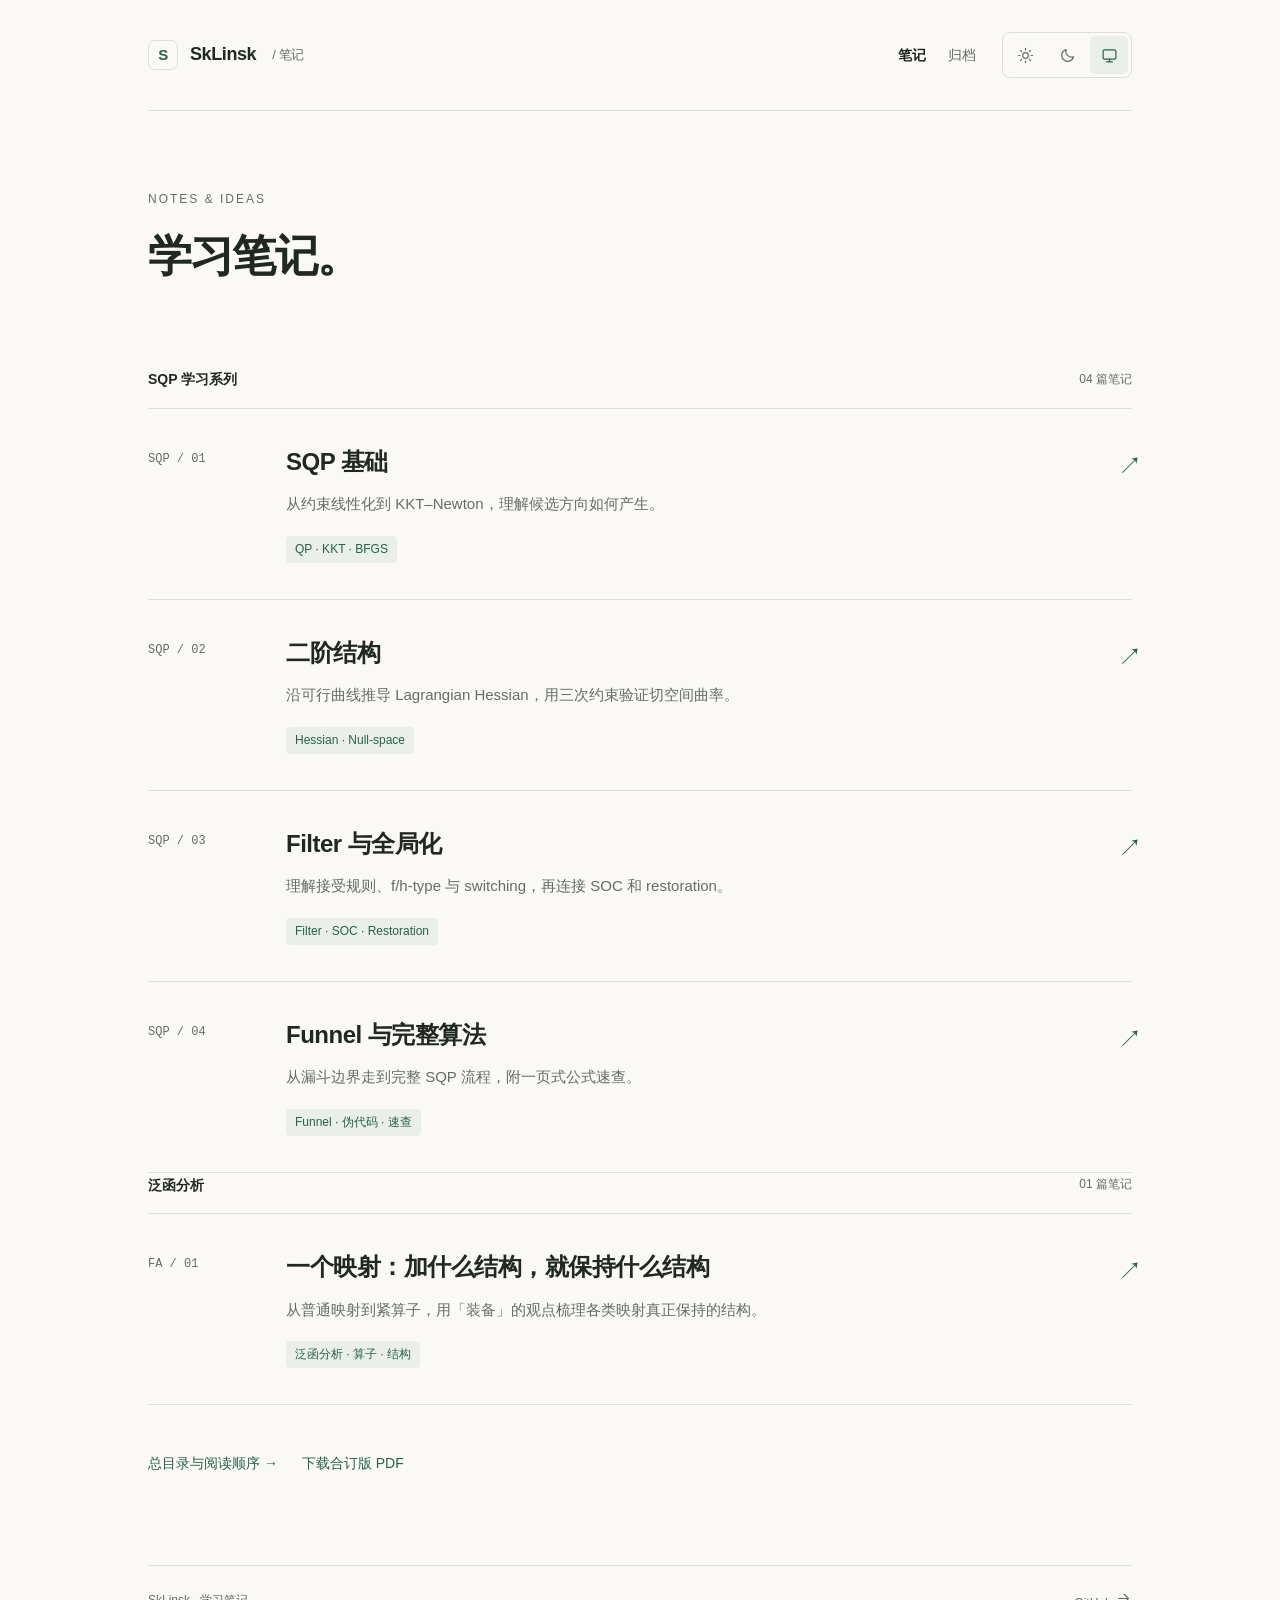
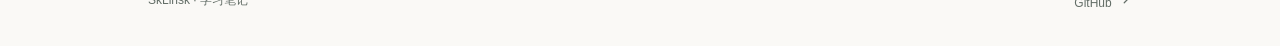
==== commit 9f73a985: "Add something about mapping" ====
--- a/index.html
+++ b/index.html
@@ -1 +1 @@
-<!doctype html><html lang="zh-CN"><head><meta charset="utf-8"><meta name="viewport" content="width=device-width,initial-scale=1"><meta name="description" content="SkLinsk 的学习笔记：约束优化、数学与算法。"><meta name="color-scheme" content="light dark"><title>学习笔记 · SkLinsk 笔记</title><script src="/assets/theme.js"></script><link rel="stylesheet" href="/assets/site.css?v=20261009-series"></head><body id="top"><a class="skip" href="#main">跳到正文</a><div class="shell"><header class="site-header"><a class="brand" href="/"><span class="brand-mark">S</span>SkLinsk <small> / 笔记</small></a><div class="header-actions"><nav class="nav-links" aria-label="主导航"><a href="/" aria-current="page">笔记</a><a href="/archives/" >归档</a></nav><div class="theme-switch" role="group" aria-label="外观模式"><button type="button" data-mode="light" aria-label="白色模式" title="白色模式" aria-pressed="false"><svg aria-hidden="true" viewBox="0 0 24 24"><circle cx="12" cy="12" r="4"/><path d="M12 2v2m0 16v2M2 12h2m16 0h2M5 5l1.5 1.5m11 11L19 19M5 19l1.5-1.5m11-11L19 5"/></svg></button><button type="button" data-mode="dark" aria-label="黑色模式" title="黑色模式" aria-pressed="false"><svg aria-hidden="true" viewBox="0 0 24 24"><path d="M20.5 14A8.5 8.5 0 0 1 10 3.5 8.5 8.5 0 1 0 20.5 14Z"/></svg></button><button type="button" data-mode="system" aria-label="跟随系统" title="跟随系统" aria-pressed="false"><svg aria-hidden="true" viewBox="0 0 24 24"><rect x="3" y="4" width="18" height="13" rx="2"/><path d="M8 21h8m-4-4v4"/></svg></button></div></div></header><main id="main"><section class="intro"><p class="eyebrow">Notes & Ideas</p><h1>学习笔记。</p></section><section aria-labelledby="notes-title"><div class="section-label"><h2 id="notes-title">SQP 学习系列</h2><span>04 篇笔记</span></div><article class="note-row"><span class="note-date">SQP / 01</span><div><h3><a href="/notes/sqp/basics/">SQP 基础</a></h3><p>从约束线性化到 KKT–Newton，理解候选方向如何产生。</p><div class="tags"><span class="tag">QP · KKT · BFGS</span></div></div><a href="/notes/sqp/basics/" class="row-arrow" aria-label="阅读SQP 基础">↗</a></article><article class="note-row"><span class="note-date">SQP / 02</span><div><h3><a href="/notes/sqp/curvature/">二阶结构</a></h3><p>沿可行曲线推导 Lagrangian Hessian，用三次约束验证切空间曲率。</p><div class="tags"><span class="tag">Hessian · Null-space</span></div></div><a href="/notes/sqp/curvature/" class="row-arrow" aria-label="阅读二阶结构">↗</a></article><article class="note-row"><span class="note-date">SQP / 03</span><div><h3><a href="/notes/sqp/filter/">Filter 与全局化</a></h3><p>理解接受规则、f/h-type 与 switching，再连接 SOC 和 restoration。</p><div class="tags"><span class="tag">Filter · SOC · Restoration</span></div></div><a href="/notes/sqp/filter/" class="row-arrow" aria-label="阅读Filter 与全局化">↗</a></article><article class="note-row"><span class="note-date">SQP / 04</span><div><h3><a href="/notes/sqp/funnel/">Funnel 与完整算法</a></h3><p>从漏斗边界走到完整 SQP 流程，附一页式公式速查。</p><div class="tags"><span class="tag">Funnel · 伪代码 · 速查</span></div></div><a href="/notes/sqp/funnel/" class="row-arrow" aria-label="阅读Funnel 与完整算法">↗</a></article></section><nav class="resources" aria-label="系列资源"><a href="/notes/sqp/">总目录与阅读顺序 →</a><a href="/notes/sqp/sqp-notes.pdf">下载合订版 PDF</a></nav></main><footer class="site-footer"><span>SkLinsk · 学习笔记</span><a href="https://github.com/SkLinsk/SkLinsk.github.io">GitHub <svg aria-hidden="true" viewBox="0 0 24 24"><path d="M5 12h14m-6-6 6 6-6 6"/></svg></a></footer></div></body></html>
+<!doctype html><html lang="zh-CN"><head><meta charset="utf-8"><meta name="viewport" content="width=device-width,initial-scale=1"><meta name="description" content="SkLinsk 的学习笔记：约束优化、数学与算法。"><meta name="color-scheme" content="light dark"><title>学习笔记 · SkLinsk 笔记</title><script src="/assets/theme.js"></script><link rel="stylesheet" href="/assets/site.css?v=20261009-series"></head><body id="top"><a class="skip" href="#main">跳到正文</a><div class="shell"><header class="site-header"><a class="brand" href="/"><span class="brand-mark">S</span>SkLinsk <small> / 笔记</small></a><div class="header-actions"><nav class="nav-links" aria-label="主导航"><a href="/" aria-current="page">笔记</a><a href="/archives/" >归档</a></nav><div class="theme-switch" role="group" aria-label="外观模式"><button type="button" data-mode="light" aria-label="白色模式" title="白色模式" aria-pressed="false"><svg aria-hidden="true" viewBox="0 0 24 24"><circle cx="12" cy="12" r="4"/><path d="M12 2v2m0 16v2M2 12h2m16 0h2M5 5l1.5 1.5m11 11L19 19M5 19l1.5-1.5m11-11L19 5"/></svg></button><button type="button" data-mode="dark" aria-label="黑色模式" title="黑色模式" aria-pressed="false"><svg aria-hidden="true" viewBox="0 0 24 24"><path d="M20.5 14A8.5 8.5 0 0 1 10 3.5 8.5 8.5 0 1 0 20.5 14Z"/></svg></button><button type="button" data-mode="system" aria-label="跟随系统" title="跟随系统" aria-pressed="false"><svg aria-hidden="true" viewBox="0 0 24 24"><rect x="3" y="4" width="18" height="13" rx="2"/><path d="M8 21h8m-4-4v4"/></svg></button></div></div></header><main id="main"><section class="intro"><p class="eyebrow">Notes & Ideas</p><h1>学习笔记。</h1></section><section aria-labelledby="notes-title"><div class="section-label"><h2 id="notes-title">SQP 学习系列</h2><span>04 篇笔记</span></div><article class="note-row"><span class="note-date">SQP / 01</span><div><h3><a href="/notes/sqp/basics/">SQP 基础</a></h3><p>从约束线性化到 KKT–Newton，理解候选方向如何产生。</p><div class="tags"><span class="tag">QP · KKT · BFGS</span></div></div><a href="/notes/sqp/basics/" class="row-arrow" aria-label="阅读SQP 基础">↗</a></article><article class="note-row"><span class="note-date">SQP / 02</span><div><h3><a href="/notes/sqp/curvature/">二阶结构</a></h3><p>沿可行曲线推导 Lagrangian Hessian，用三次约束验证切空间曲率。</p><div class="tags"><span class="tag">Hessian · Null-space</span></div></div><a href="/notes/sqp/curvature/" class="row-arrow" aria-label="阅读二阶结构">↗</a></article><article class="note-row"><span class="note-date">SQP / 03</span><div><h3><a href="/notes/sqp/filter/">Filter 与全局化</a></h3><p>理解接受规则、f/h-type 与 switching，再连接 SOC 和 restoration。</p><div class="tags"><span class="tag">Filter · SOC · Restoration</span></div></div><a href="/notes/sqp/filter/" class="row-arrow" aria-label="阅读Filter 与全局化">↗</a></article><article class="note-row"><span class="note-date">SQP / 04</span><div><h3><a href="/notes/sqp/funnel/">Funnel 与完整算法</a></h3><p>从漏斗边界走到完整 SQP 流程，附一页式公式速查。</p><div class="tags"><span class="tag">Funnel · 伪代码 · 速查</span></div></div><a href="/notes/sqp/funnel/" class="row-arrow" aria-label="阅读Funnel 与完整算法">↗</a></article></section><section aria-labelledby="fa-title"><div class="section-label"><h2 id="fa-title">泛函分析</h2><span>01 篇笔记</span></div><article class="note-row"><span class="note-date">FA / 01</span><div><h3><a href="/notes/functional-analysis/">一个映射：加什么结构，就保持什么结构</a></h3><p>从普通映射到紧算子，用「装备」的观点梳理各类映射真正保持的结构。</p><div class="tags"><span class="tag">泛函分析 · 算子 · 结构</span></div></div><a href="/notes/functional-analysis/" class="row-arrow" aria-label="阅读一个映射">↗</a></article></section><nav class="resources" aria-label="系列资源"><a href="/notes/sqp/">总目录与阅读顺序 →</a><a href="/notes/sqp/sqp-notes.pdf">下载合订版 PDF</a></nav></main><footer class="site-footer"><span>SkLinsk · 学习笔记</span><a href="https://github.com/SkLinsk/SkLinsk.github.io">GitHub <svg aria-hidden="true" viewBox="0 0 24 24"><path d="M5 12h14m-6-6 6 6-6 6"/></svg></a></footer></div></body></html>
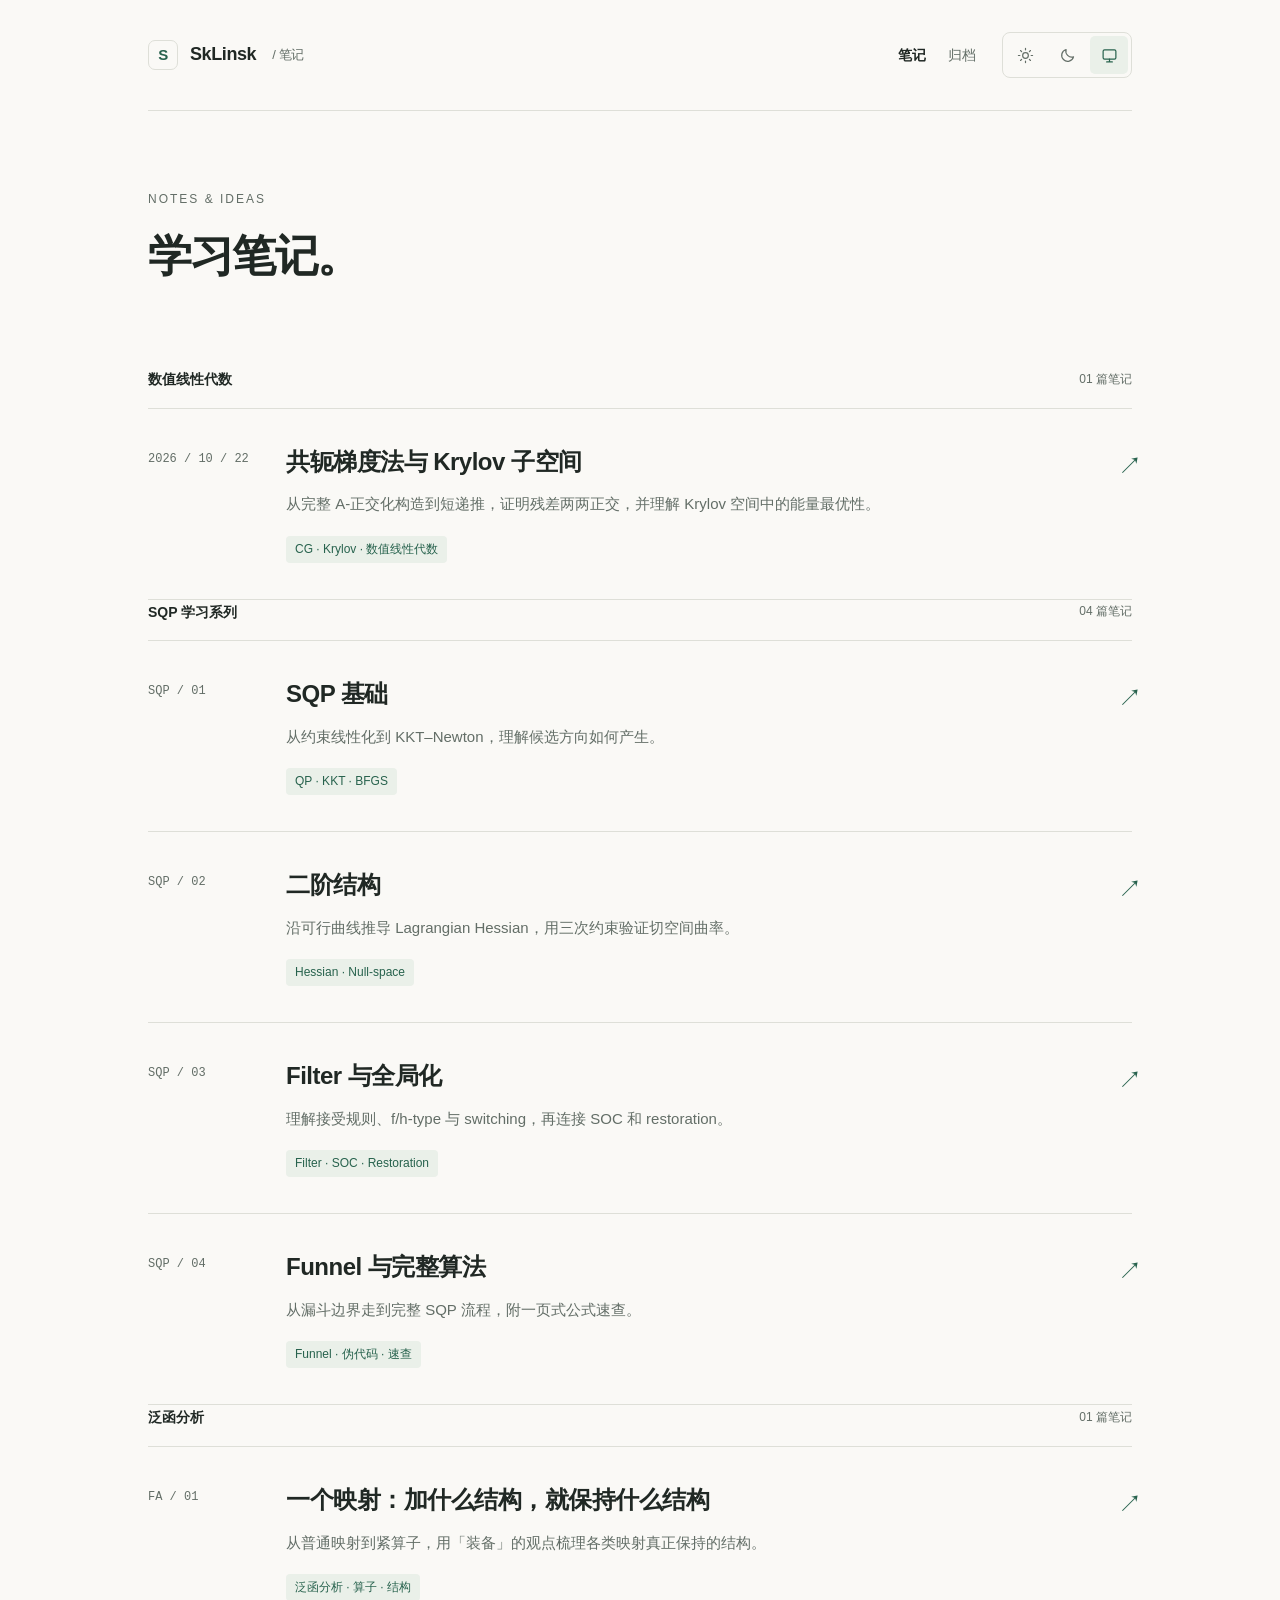
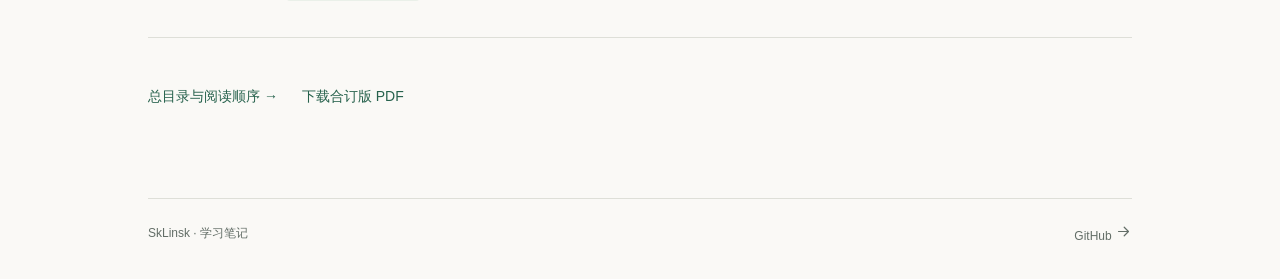
==== commit b6ded618: "Publish conjugate gradient and Krylov study note with proof, PDF and interactive example" ====
--- a/index.html
+++ b/index.html
@@ -1 +1,2 @@
-<!doctype html><html lang="zh-CN"><head><meta charset="utf-8"><meta name="viewport" content="width=device-width,initial-scale=1"><meta name="description" content="SkLinsk 的学习笔记：约束优化、数学与算法。"><meta name="color-scheme" content="light dark"><title>学习笔记 · SkLinsk 笔记</title><script src="/assets/theme.js"></script><link rel="stylesheet" href="/assets/site.css?v=20261009-series"></head><body id="top"><a class="skip" href="#main">跳到正文</a><div class="shell"><header class="site-header"><a class="brand" href="/"><span class="brand-mark">S</span>SkLinsk <small> / 笔记</small></a><div class="header-actions"><nav class="nav-links" aria-label="主导航"><a href="/" aria-current="page">笔记</a><a href="/archives/" >归档</a></nav><div class="theme-switch" role="group" aria-label="外观模式"><button type="button" data-mode="light" aria-label="白色模式" title="白色模式" aria-pressed="false"><svg aria-hidden="true" viewBox="0 0 24 24"><circle cx="12" cy="12" r="4"/><path d="M12 2v2m0 16v2M2 12h2m16 0h2M5 5l1.5 1.5m11 11L19 19M5 19l1.5-1.5m11-11L19 5"/></svg></button><button type="button" data-mode="dark" aria-label="黑色模式" title="黑色模式" aria-pressed="false"><svg aria-hidden="true" viewBox="0 0 24 24"><path d="M20.5 14A8.5 8.5 0 0 1 10 3.5 8.5 8.5 0 1 0 20.5 14Z"/></svg></button><button type="button" data-mode="system" aria-label="跟随系统" title="跟随系统" aria-pressed="false"><svg aria-hidden="true" viewBox="0 0 24 24"><rect x="3" y="4" width="18" height="13" rx="2"/><path d="M8 21h8m-4-4v4"/></svg></button></div></div></header><main id="main"><section class="intro"><p class="eyebrow">Notes & Ideas</p><h1>学习笔记。</h1></section><section aria-labelledby="notes-title"><div class="section-label"><h2 id="notes-title">SQP 学习系列</h2><span>04 篇笔记</span></div><article class="note-row"><span class="note-date">SQP / 01</span><div><h3><a href="/notes/sqp/basics/">SQP 基础</a></h3><p>从约束线性化到 KKT–Newton，理解候选方向如何产生。</p><div class="tags"><span class="tag">QP · KKT · BFGS</span></div></div><a href="/notes/sqp/basics/" class="row-arrow" aria-label="阅读SQP 基础">↗</a></article><article class="note-row"><span class="note-date">SQP / 02</span><div><h3><a href="/notes/sqp/curvature/">二阶结构</a></h3><p>沿可行曲线推导 Lagrangian Hessian，用三次约束验证切空间曲率。</p><div class="tags"><span class="tag">Hessian · Null-space</span></div></div><a href="/notes/sqp/curvature/" class="row-arrow" aria-label="阅读二阶结构">↗</a></article><article class="note-row"><span class="note-date">SQP / 03</span><div><h3><a href="/notes/sqp/filter/">Filter 与全局化</a></h3><p>理解接受规则、f/h-type 与 switching，再连接 SOC 和 restoration。</p><div class="tags"><span class="tag">Filter · SOC · Restoration</span></div></div><a href="/notes/sqp/filter/" class="row-arrow" aria-label="阅读Filter 与全局化">↗</a></article><article class="note-row"><span class="note-date">SQP / 04</span><div><h3><a href="/notes/sqp/funnel/">Funnel 与完整算法</a></h3><p>从漏斗边界走到完整 SQP 流程，附一页式公式速查。</p><div class="tags"><span class="tag">Funnel · 伪代码 · 速查</span></div></div><a href="/notes/sqp/funnel/" class="row-arrow" aria-label="阅读Funnel 与完整算法">↗</a></article></section><section aria-labelledby="fa-title"><div class="section-label"><h2 id="fa-title">泛函分析</h2><span>01 篇笔记</span></div><article class="note-row"><span class="note-date">FA / 01</span><div><h3><a href="/notes/functional-analysis/">一个映射：加什么结构，就保持什么结构</a></h3><p>从普通映射到紧算子，用「装备」的观点梳理各类映射真正保持的结构。</p><div class="tags"><span class="tag">泛函分析 · 算子 · 结构</span></div></div><a href="/notes/functional-analysis/" class="row-arrow" aria-label="阅读一个映射">↗</a></article></section><nav class="resources" aria-label="系列资源"><a href="/notes/sqp/">总目录与阅读顺序 →</a><a href="/notes/sqp/sqp-notes.pdf">下载合订版 PDF</a></nav></main><footer class="site-footer"><span>SkLinsk · 学习笔记</span><a href="https://github.com/SkLinsk/SkLinsk.github.io">GitHub <svg aria-hidden="true" viewBox="0 0 24 24"><path d="M5 12h14m-6-6 6 6-6 6"/></svg></a></footer></div></body></html>
+<!doctype html><html lang="zh-CN"><head><meta charset="utf-8"><meta name="viewport" content="width=device-width,initial-scale=1"><meta name="description" content="SkLinsk 的学习笔记：约束优化、数学与算法。"><meta name="color-scheme" content="light dark"><title>学习笔记 · SkLinsk 笔记</title><script src="/assets/theme.js"></script><link rel="stylesheet" href="/assets/site.css?v=20261009-series"></head><body id="top"><a class="skip" href="#main">跳到正文</a><div class="shell"><header class="site-header"><a class="brand" href="/"><span class="brand-mark">S</span>SkLinsk <small> / 笔记</small></a><div class="header-actions"><nav class="nav-links" aria-label="主导航"><a href="/" aria-current="page">笔记</a><a href="/archives/" >归档</a></nav><div class="theme-switch" role="group" aria-label="外观模式"><button type="button" data-mode="light" aria-label="白色模式" title="白色模式" aria-pressed="false"><svg aria-hidden="true" viewBox="0 0 24 24"><circle cx="12" cy="12" r="4"/><path d="M12 2v2m0 16v2M2 12h2m16 0h2M5 5l1.5 1.5m11 11L19 19M5 19l1.5-1.5m11-11L19 5"/></svg></button><button type="button" data-mode="dark" aria-label="黑色模式" title="黑色模式" aria-pressed="false"><svg aria-hidden="true" viewBox="0 0 24 24"><path d="M20.5 14A8.5 8.5 0 0 1 10 3.5 8.5 8.5 0 1 0 20.5 14Z"/></svg></button><button type="button" data-mode="system" aria-label="跟随系统" title="跟随系统" aria-pressed="false"><svg aria-hidden="true" viewBox="0 0 24 24"><rect x="3" y="4" width="18" height="13" rx="2"/><path d="M8 21h8m-4-4v4"/></svg></button></div></div></header><main id="main"><section class="intro"><p class="eyebrow">Notes & Ideas</p><h1>学习笔记。</h1></section><section aria-labelledby="cg-notes-title"><div class="section-label"><h2 id="cg-notes-title">数值线性代数</h2><span>01 篇笔记</span></div><article class="note-row"><time class="note-date" datetime="2026-10-22">2026 / 10 / 22</time><div><h3><a href="/notes/cg/">共轭梯度法与 Krylov 子空间</a></h3><p>从完整 A-正交化构造到短递推，证明残差两两正交，并理解 Krylov 空间中的能量最优性。</p><div class="tags"><span class="tag">CG · Krylov · 数值线性代数</span></div></div><a href="/notes/cg/" class="row-arrow" aria-label="阅读 CG 与 Krylov 笔记">↗</a></article></section><section aria-labelledby="notes-title"><div class="section-label"><h2 id="notes-title">SQP 学习系列</h2><span>04 篇笔记</span></div><article class="note-row"><span class="note-date">SQP / 01</span><div><h3><a href="/notes/sqp/basics/">SQP 基础</a></h3><p>从约束线性化到 KKT–Newton，理解候选方向如何产生。</p><div class="tags"><span class="tag">QP · KKT · BFGS</span></div></div><a href="/notes/sqp/basics/" class="row-arrow" aria-label="阅读SQP 基础">↗</a></article><article class="note-row"><span class="note-date">SQP / 02</span><div><h3><a href="/notes/sqp/curvature/">二阶结构</a></h3><p>沿可行曲线推导 Lagrangian Hessian，用三次约束验证切空间曲率。</p><div class="tags"><span class="tag">Hessian · Null-space</span></div></div><a href="/notes/sqp/curvature/" class="row-arrow" aria-label="阅读二阶结构">↗</a></article><article class="note-row"><span class="note-date">SQP / 03</span><div><h3><a href="/notes/sqp/filter/">Filter 与全局化</a></h3><p>理解接受规则、f/h-type 与 switching，再连接 SOC 和 restoration。</p><div class="tags"><span class="tag">Filter · SOC · Restoration</span></div></div><a href="/notes/sqp/filter/" class="row-arrow" aria-label="阅读Filter 与全局化">↗</a></article><article class="note-row"><span class="note-date">SQP / 04</span><div><h3><a href="/notes/sqp/funnel/">Funnel 与完整算法</a></h3><p>从漏斗边界走到完整 SQP 流程，附一页式公式速查。</p><div class="tags"><span class="tag">Funnel · 伪代码 · 速查</span></div></div><a href="/notes/sqp/funnel/" class="row-arrow" aria-label="阅读Funnel 与完整算法">↗</a></article></section><section aria-labelledby="fa-title"><div class="section-label"><h2 id="fa-title">泛函分析</h2><span>01 篇笔记</span></div><article class="note-row"><span class="note-date">FA / 01</span><div><h3><a href="/notes/functional-analysis/">一个映射：加什么结构，就保持什么结构</a></h3><p>从普通映射到紧算子，用「装备」的观点梳理各类映射真正保持的结构。</p><div class="tags"><span class="tag">泛函分析 · 算子 · 结构</span></div></div><a href="/notes/functional-analysis/" class="row-arrow" aria-label="阅读一个映射">↗</a></article></section><nav class="resources" aria-label="系列资源"><a href="/notes/sqp/">总目录与阅读顺序 →</a><a href="/notes/sqp/sqp-notes.pdf">下载合订版 PDF</a></nav></main><footer class="site-footer"><span>SkLinsk · 学习笔记</span><a href="https://github.com/SkLinsk/SkLinsk.github.io">GitHub <svg aria-hidden="true" viewBox="0 0 24 24"><path d="M5 12h14m-6-6 6 6-6 6"/></svg></a></footer></div></body></html>
+
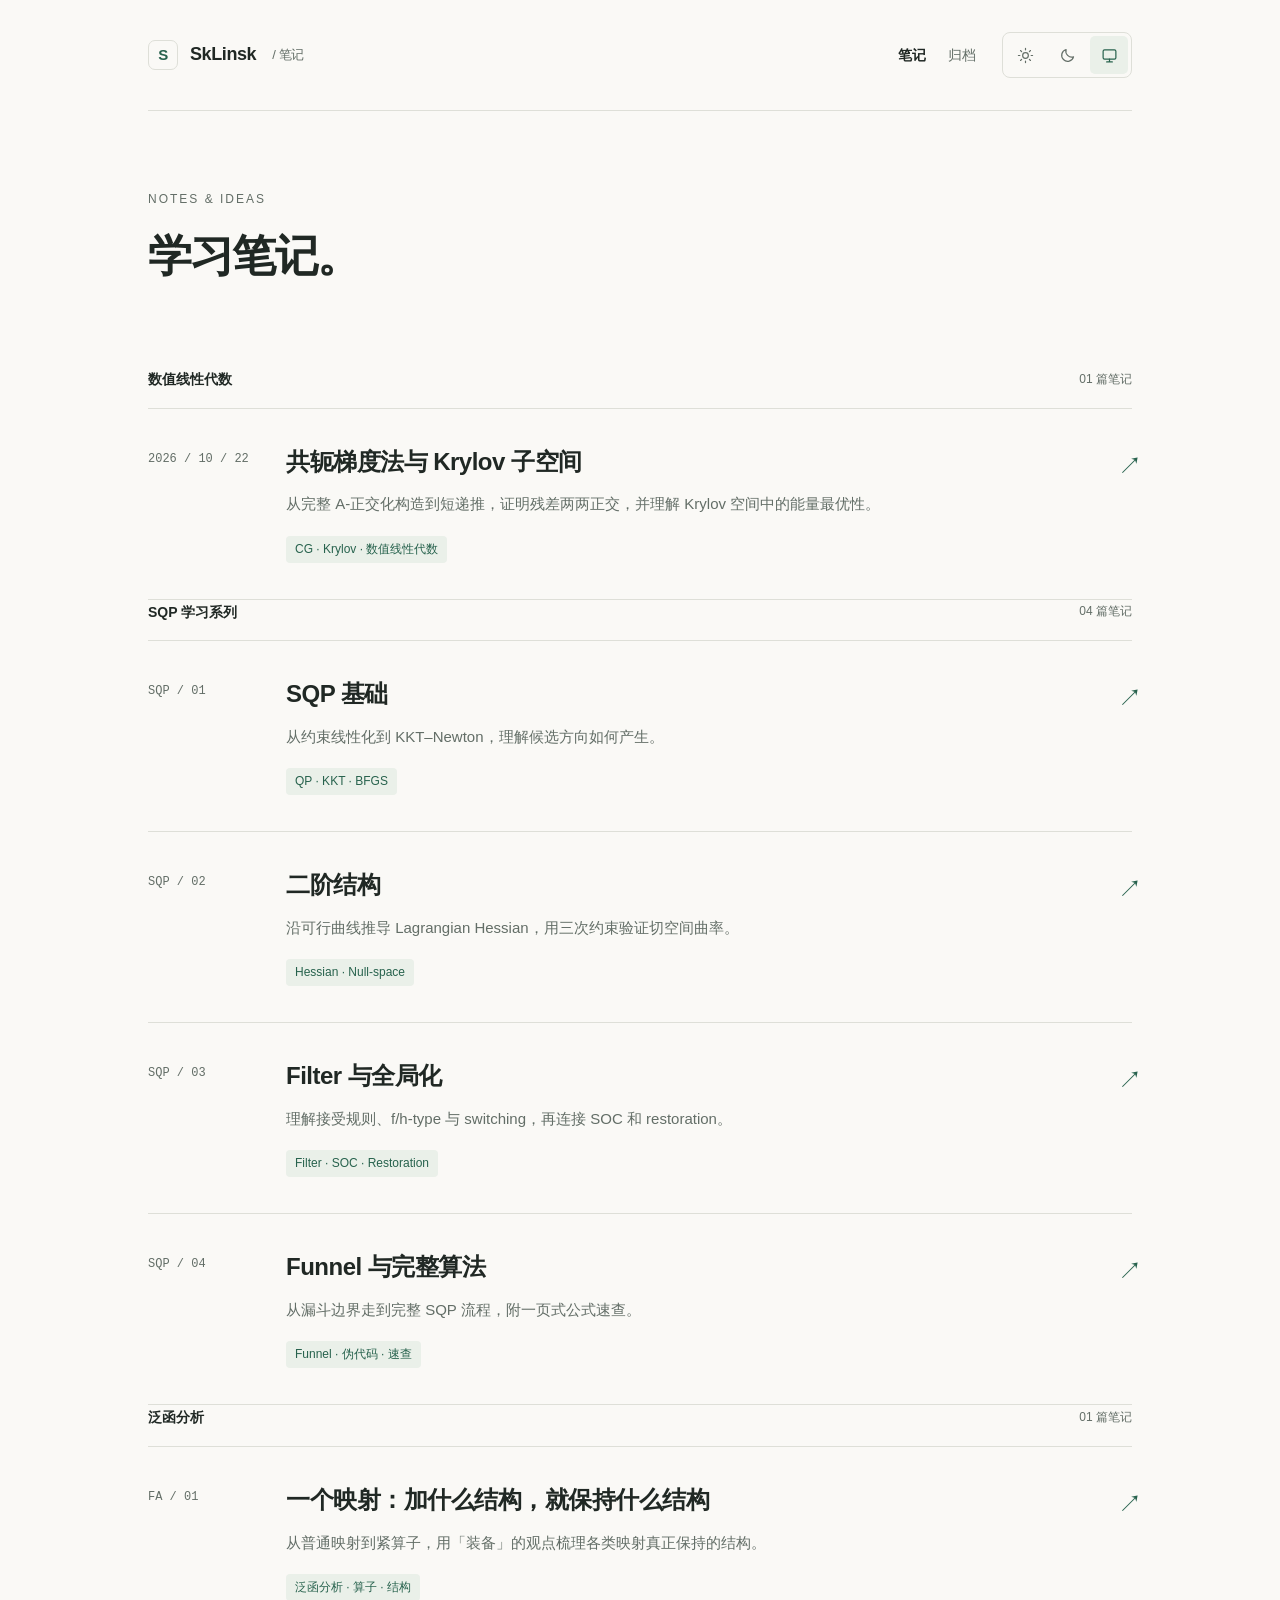
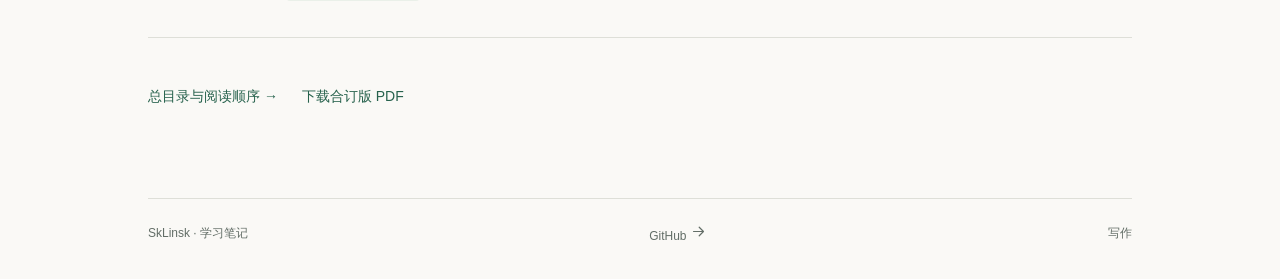
==== commit 27725256: "Add minimal Markdown writing dashboard, publication flow and GitHub App auth service" ====
--- a/index.html
+++ b/index.html
@@ -1,2 +1,3 @@
-<!doctype html><html lang="zh-CN"><head><meta charset="utf-8"><meta name="viewport" content="width=device-width,initial-scale=1"><meta name="description" content="SkLinsk 的学习笔记：约束优化、数学与算法。"><meta name="color-scheme" content="light dark"><title>学习笔记 · SkLinsk 笔记</title><script src="/assets/theme.js"></script><link rel="stylesheet" href="/assets/site.css?v=20261009-series"></head><body id="top"><a class="skip" href="#main">跳到正文</a><div class="shell"><header class="site-header"><a class="brand" href="/"><span class="brand-mark">S</span>SkLinsk <small> / 笔记</small></a><div class="header-actions"><nav class="nav-links" aria-label="主导航"><a href="/" aria-current="page">笔记</a><a href="/archives/" >归档</a></nav><div class="theme-switch" role="group" aria-label="外观模式"><button type="button" data-mode="light" aria-label="白色模式" title="白色模式" aria-pressed="false"><svg aria-hidden="true" viewBox="0 0 24 24"><circle cx="12" cy="12" r="4"/><path d="M12 2v2m0 16v2M2 12h2m16 0h2M5 5l1.5 1.5m11 11L19 19M5 19l1.5-1.5m11-11L19 5"/></svg></button><button type="button" data-mode="dark" aria-label="黑色模式" title="黑色模式" aria-pressed="false"><svg aria-hidden="true" viewBox="0 0 24 24"><path d="M20.5 14A8.5 8.5 0 0 1 10 3.5 8.5 8.5 0 1 0 20.5 14Z"/></svg></button><button type="button" data-mode="system" aria-label="跟随系统" title="跟随系统" aria-pressed="false"><svg aria-hidden="true" viewBox="0 0 24 24"><rect x="3" y="4" width="18" height="13" rx="2"/><path d="M8 21h8m-4-4v4"/></svg></button></div></div></header><main id="main"><section class="intro"><p class="eyebrow">Notes & Ideas</p><h1>学习笔记。</h1></section><section aria-labelledby="cg-notes-title"><div class="section-label"><h2 id="cg-notes-title">数值线性代数</h2><span>01 篇笔记</span></div><article class="note-row"><time class="note-date" datetime="2026-10-22">2026 / 10 / 22</time><div><h3><a href="/notes/cg/">共轭梯度法与 Krylov 子空间</a></h3><p>从完整 A-正交化构造到短递推，证明残差两两正交，并理解 Krylov 空间中的能量最优性。</p><div class="tags"><span class="tag">CG · Krylov · 数值线性代数</span></div></div><a href="/notes/cg/" class="row-arrow" aria-label="阅读 CG 与 Krylov 笔记">↗</a></article></section><section aria-labelledby="notes-title"><div class="section-label"><h2 id="notes-title">SQP 学习系列</h2><span>04 篇笔记</span></div><article class="note-row"><span class="note-date">SQP / 01</span><div><h3><a href="/notes/sqp/basics/">SQP 基础</a></h3><p>从约束线性化到 KKT–Newton，理解候选方向如何产生。</p><div class="tags"><span class="tag">QP · KKT · BFGS</span></div></div><a href="/notes/sqp/basics/" class="row-arrow" aria-label="阅读SQP 基础">↗</a></article><article class="note-row"><span class="note-date">SQP / 02</span><div><h3><a href="/notes/sqp/curvature/">二阶结构</a></h3><p>沿可行曲线推导 Lagrangian Hessian，用三次约束验证切空间曲率。</p><div class="tags"><span class="tag">Hessian · Null-space</span></div></div><a href="/notes/sqp/curvature/" class="row-arrow" aria-label="阅读二阶结构">↗</a></article><article class="note-row"><span class="note-date">SQP / 03</span><div><h3><a href="/notes/sqp/filter/">Filter 与全局化</a></h3><p>理解接受规则、f/h-type 与 switching，再连接 SOC 和 restoration。</p><div class="tags"><span class="tag">Filter · SOC · Restoration</span></div></div><a href="/notes/sqp/filter/" class="row-arrow" aria-label="阅读Filter 与全局化">↗</a></article><article class="note-row"><span class="note-date">SQP / 04</span><div><h3><a href="/notes/sqp/funnel/">Funnel 与完整算法</a></h3><p>从漏斗边界走到完整 SQP 流程，附一页式公式速查。</p><div class="tags"><span class="tag">Funnel · 伪代码 · 速查</span></div></div><a href="/notes/sqp/funnel/" class="row-arrow" aria-label="阅读Funnel 与完整算法">↗</a></article></section><section aria-labelledby="fa-title"><div class="section-label"><h2 id="fa-title">泛函分析</h2><span>01 篇笔记</span></div><article class="note-row"><span class="note-date">FA / 01</span><div><h3><a href="/notes/functional-analysis/">一个映射：加什么结构，就保持什么结构</a></h3><p>从普通映射到紧算子，用「装备」的观点梳理各类映射真正保持的结构。</p><div class="tags"><span class="tag">泛函分析 · 算子 · 结构</span></div></div><a href="/notes/functional-analysis/" class="row-arrow" aria-label="阅读一个映射">↗</a></article></section><nav class="resources" aria-label="系列资源"><a href="/notes/sqp/">总目录与阅读顺序 →</a><a href="/notes/sqp/sqp-notes.pdf">下载合订版 PDF</a></nav></main><footer class="site-footer"><span>SkLinsk · 学习笔记</span><a href="https://github.com/SkLinsk/SkLinsk.github.io">GitHub <svg aria-hidden="true" viewBox="0 0 24 24"><path d="M5 12h14m-6-6 6 6-6 6"/></svg></a></footer></div></body></html>
+<!doctype html><html lang="zh-CN"><head><meta charset="utf-8"><meta name="viewport" content="width=device-width,initial-scale=1"><meta name="description" content="SkLinsk 的学习笔记：约束优化、数学与算法。"><meta name="color-scheme" content="light dark"><title>学习笔记 · SkLinsk 笔记</title><script src="/assets/theme.js"></script><link rel="stylesheet" href="/assets/site.css?v=20261009-series"></head><body id="top"><a class="skip" href="#main">跳到正文</a><div class="shell"><header class="site-header"><a class="brand" href="/"><span class="brand-mark">S</span>SkLinsk <small> / 笔记</small></a><div class="header-actions"><nav class="nav-links" aria-label="主导航"><a href="/" aria-current="page">笔记</a><a href="/archives/" >归档</a></nav><div class="theme-switch" role="group" aria-label="外观模式"><button type="button" data-mode="light" aria-label="白色模式" title="白色模式" aria-pressed="false"><svg aria-hidden="true" viewBox="0 0 24 24"><circle cx="12" cy="12" r="4"/><path d="M12 2v2m0 16v2M2 12h2m16 0h2M5 5l1.5 1.5m11 11L19 19M5 19l1.5-1.5m11-11L19 5"/></svg></button><button type="button" data-mode="dark" aria-label="黑色模式" title="黑色模式" aria-pressed="false"><svg aria-hidden="true" viewBox="0 0 24 24"><path d="M20.5 14A8.5 8.5 0 0 1 10 3.5 8.5 8.5 0 1 0 20.5 14Z"/></svg></button><button type="button" data-mode="system" aria-label="跟随系统" title="跟随系统" aria-pressed="false"><svg aria-hidden="true" viewBox="0 0 24 24"><rect x="3" y="4" width="18" height="13" rx="2"/><path d="M8 21h8m-4-4v4"/></svg></button></div></div></header><main id="main"><section class="intro"><p class="eyebrow">Notes & Ideas</p><h1>学习笔记。</h1></section><section aria-labelledby="cg-notes-title"><div class="section-label"><h2 id="cg-notes-title">数值线性代数</h2><span>01 篇笔记</span></div><article class="note-row"><time class="note-date" datetime="2026-10-22">2026 / 10 / 22</time><div><h3><a href="/notes/cg/">共轭梯度法与 Krylov 子空间</a></h3><p>从完整 A-正交化构造到短递推，证明残差两两正交，并理解 Krylov 空间中的能量最优性。</p><div class="tags"><span class="tag">CG · Krylov · 数值线性代数</span></div></div><a href="/notes/cg/" class="row-arrow" aria-label="阅读 CG 与 Krylov 笔记">↗</a></article></section><section aria-labelledby="notes-title"><div class="section-label"><h2 id="notes-title">SQP 学习系列</h2><span>04 篇笔记</span></div><article class="note-row"><span class="note-date">SQP / 01</span><div><h3><a href="/notes/sqp/basics/">SQP 基础</a></h3><p>从约束线性化到 KKT–Newton，理解候选方向如何产生。</p><div class="tags"><span class="tag">QP · KKT · BFGS</span></div></div><a href="/notes/sqp/basics/" class="row-arrow" aria-label="阅读SQP 基础">↗</a></article><article class="note-row"><span class="note-date">SQP / 02</span><div><h3><a href="/notes/sqp/curvature/">二阶结构</a></h3><p>沿可行曲线推导 Lagrangian Hessian，用三次约束验证切空间曲率。</p><div class="tags"><span class="tag">Hessian · Null-space</span></div></div><a href="/notes/sqp/curvature/" class="row-arrow" aria-label="阅读二阶结构">↗</a></article><article class="note-row"><span class="note-date">SQP / 03</span><div><h3><a href="/notes/sqp/filter/">Filter 与全局化</a></h3><p>理解接受规则、f/h-type 与 switching，再连接 SOC 和 restoration。</p><div class="tags"><span class="tag">Filter · SOC · Restoration</span></div></div><a href="/notes/sqp/filter/" class="row-arrow" aria-label="阅读Filter 与全局化">↗</a></article><article class="note-row"><span class="note-date">SQP / 04</span><div><h3><a href="/notes/sqp/funnel/">Funnel 与完整算法</a></h3><p>从漏斗边界走到完整 SQP 流程，附一页式公式速查。</p><div class="tags"><span class="tag">Funnel · 伪代码 · 速查</span></div></div><a href="/notes/sqp/funnel/" class="row-arrow" aria-label="阅读Funnel 与完整算法">↗</a></article></section><section aria-labelledby="fa-title"><div class="section-label"><h2 id="fa-title">泛函分析</h2><span>01 篇笔记</span></div><article class="note-row"><span class="note-date">FA / 01</span><div><h3><a href="/notes/functional-analysis/">一个映射：加什么结构，就保持什么结构</a></h3><p>从普通映射到紧算子，用「装备」的观点梳理各类映射真正保持的结构。</p><div class="tags"><span class="tag">泛函分析 · 算子 · 结构</span></div></div><a href="/notes/functional-analysis/" class="row-arrow" aria-label="阅读一个映射">↗</a></article></section><nav class="resources" aria-label="系列资源"><a href="/notes/sqp/">总目录与阅读顺序 →</a><a href="/notes/sqp/sqp-notes.pdf">下载合订版 PDF</a></nav></main><footer class="site-footer"><span>SkLinsk · 学习笔记</span><a href="https://github.com/SkLinsk/SkLinsk.github.io">GitHub <svg aria-hidden="true" viewBox="0 0 24 24"><path d="M5 12h14m-6-6 6 6-6 6"/></svg></a><a href="/admin/" class="writer-entry">写作</a></footer></div></body></html>
 
+
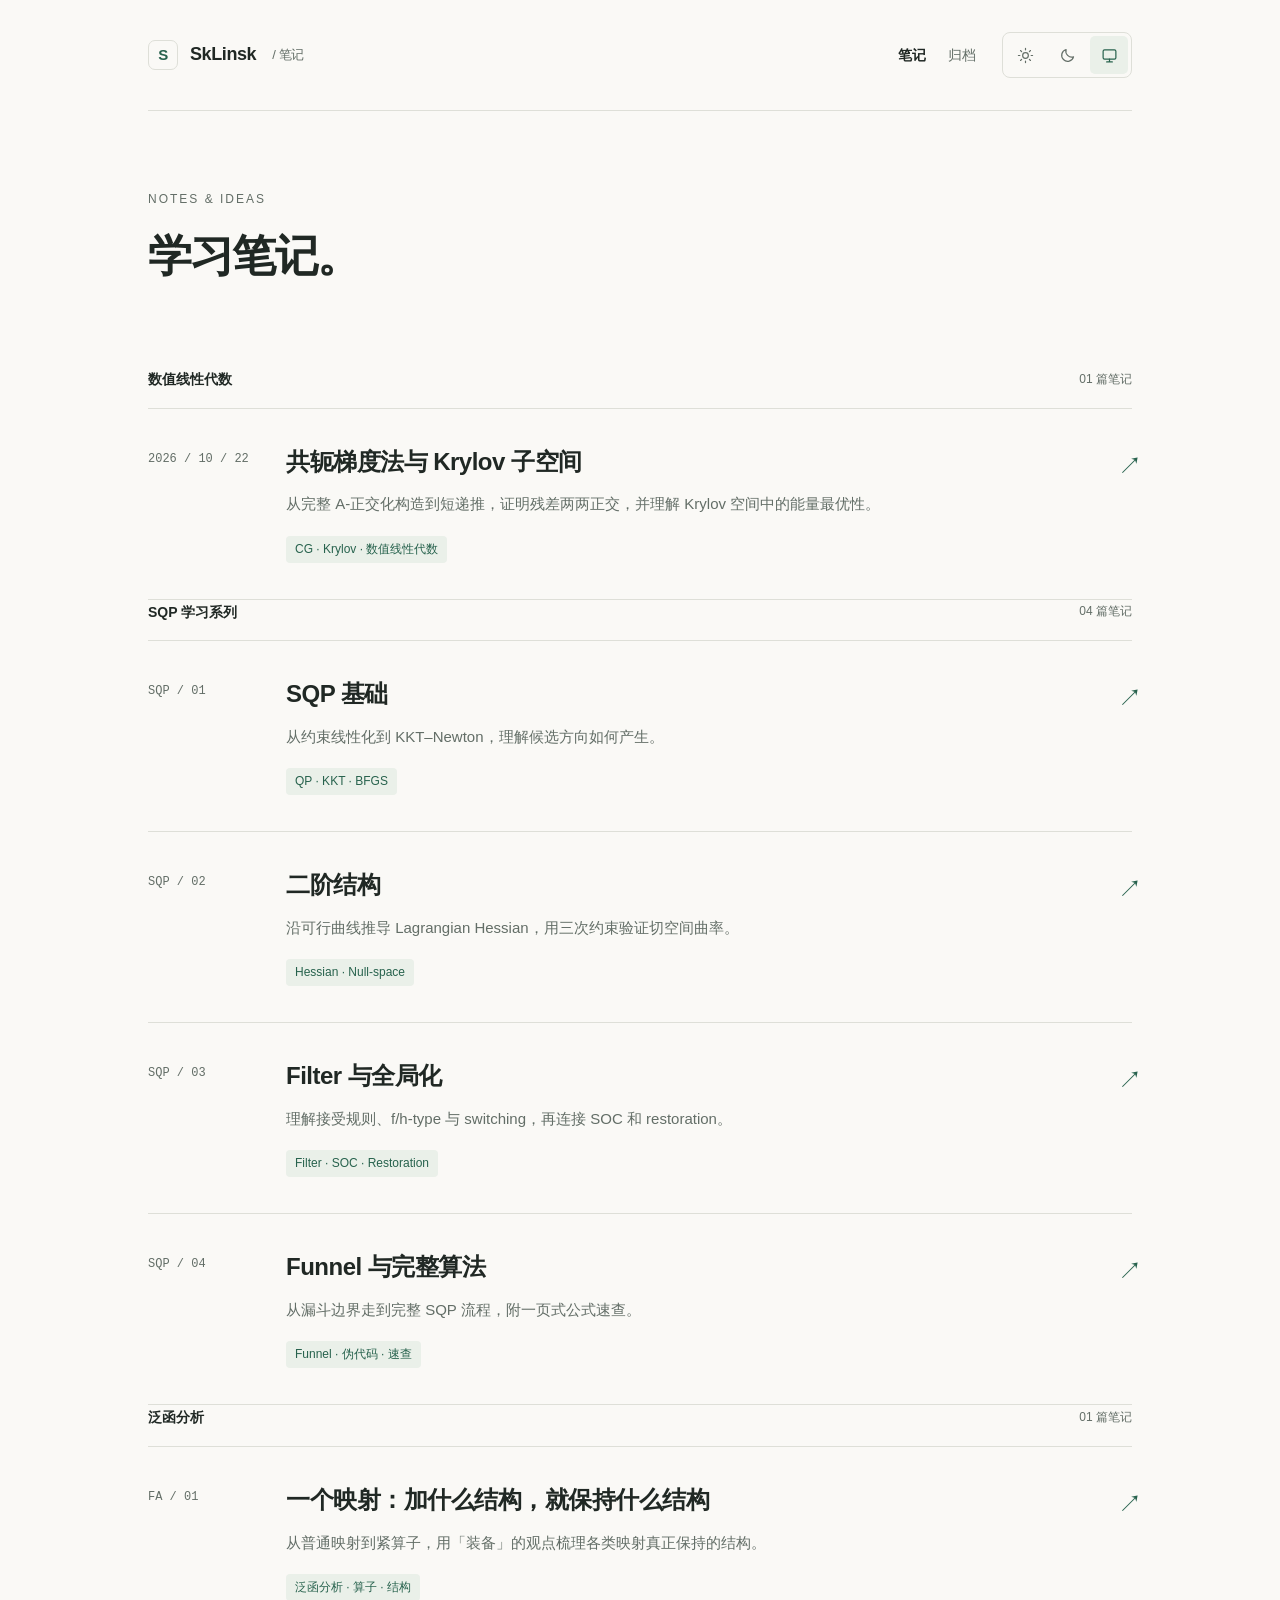
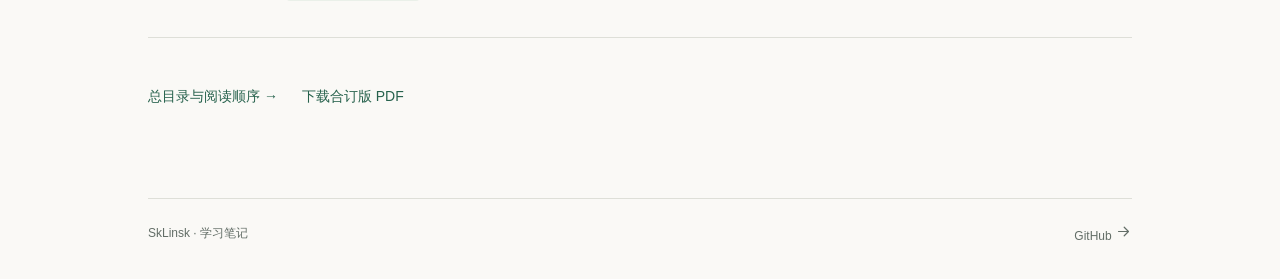
==== commit c338308d: "Remove writing dashboard link from homepage" ====
--- a/index.html
+++ b/index.html
@@ -1,3 +1,3 @@
-<!doctype html><html lang="zh-CN"><head><meta charset="utf-8"><meta name="viewport" content="width=device-width,initial-scale=1"><meta name="description" content="SkLinsk 的学习笔记：约束优化、数学与算法。"><meta name="color-scheme" content="light dark"><title>学习笔记 · SkLinsk 笔记</title><script src="/assets/theme.js"></script><link rel="stylesheet" href="/assets/site.css?v=20261009-series"></head><body id="top"><a class="skip" href="#main">跳到正文</a><div class="shell"><header class="site-header"><a class="brand" href="/"><span class="brand-mark">S</span>SkLinsk <small> / 笔记</small></a><div class="header-actions"><nav class="nav-links" aria-label="主导航"><a href="/" aria-current="page">笔记</a><a href="/archives/" >归档</a></nav><div class="theme-switch" role="group" aria-label="外观模式"><button type="button" data-mode="light" aria-label="白色模式" title="白色模式" aria-pressed="false"><svg aria-hidden="true" viewBox="0 0 24 24"><circle cx="12" cy="12" r="4"/><path d="M12 2v2m0 16v2M2 12h2m16 0h2M5 5l1.5 1.5m11 11L19 19M5 19l1.5-1.5m11-11L19 5"/></svg></button><button type="button" data-mode="dark" aria-label="黑色模式" title="黑色模式" aria-pressed="false"><svg aria-hidden="true" viewBox="0 0 24 24"><path d="M20.5 14A8.5 8.5 0 0 1 10 3.5 8.5 8.5 0 1 0 20.5 14Z"/></svg></button><button type="button" data-mode="system" aria-label="跟随系统" title="跟随系统" aria-pressed="false"><svg aria-hidden="true" viewBox="0 0 24 24"><rect x="3" y="4" width="18" height="13" rx="2"/><path d="M8 21h8m-4-4v4"/></svg></button></div></div></header><main id="main"><section class="intro"><p class="eyebrow">Notes & Ideas</p><h1>学习笔记。</h1></section><section aria-labelledby="cg-notes-title"><div class="section-label"><h2 id="cg-notes-title">数值线性代数</h2><span>01 篇笔记</span></div><article class="note-row"><time class="note-date" datetime="2026-10-22">2026 / 10 / 22</time><div><h3><a href="/notes/cg/">共轭梯度法与 Krylov 子空间</a></h3><p>从完整 A-正交化构造到短递推，证明残差两两正交，并理解 Krylov 空间中的能量最优性。</p><div class="tags"><span class="tag">CG · Krylov · 数值线性代数</span></div></div><a href="/notes/cg/" class="row-arrow" aria-label="阅读 CG 与 Krylov 笔记">↗</a></article></section><section aria-labelledby="notes-title"><div class="section-label"><h2 id="notes-title">SQP 学习系列</h2><span>04 篇笔记</span></div><article class="note-row"><span class="note-date">SQP / 01</span><div><h3><a href="/notes/sqp/basics/">SQP 基础</a></h3><p>从约束线性化到 KKT–Newton，理解候选方向如何产生。</p><div class="tags"><span class="tag">QP · KKT · BFGS</span></div></div><a href="/notes/sqp/basics/" class="row-arrow" aria-label="阅读SQP 基础">↗</a></article><article class="note-row"><span class="note-date">SQP / 02</span><div><h3><a href="/notes/sqp/curvature/">二阶结构</a></h3><p>沿可行曲线推导 Lagrangian Hessian，用三次约束验证切空间曲率。</p><div class="tags"><span class="tag">Hessian · Null-space</span></div></div><a href="/notes/sqp/curvature/" class="row-arrow" aria-label="阅读二阶结构">↗</a></article><article class="note-row"><span class="note-date">SQP / 03</span><div><h3><a href="/notes/sqp/filter/">Filter 与全局化</a></h3><p>理解接受规则、f/h-type 与 switching，再连接 SOC 和 restoration。</p><div class="tags"><span class="tag">Filter · SOC · Restoration</span></div></div><a href="/notes/sqp/filter/" class="row-arrow" aria-label="阅读Filter 与全局化">↗</a></article><article class="note-row"><span class="note-date">SQP / 04</span><div><h3><a href="/notes/sqp/funnel/">Funnel 与完整算法</a></h3><p>从漏斗边界走到完整 SQP 流程，附一页式公式速查。</p><div class="tags"><span class="tag">Funnel · 伪代码 · 速查</span></div></div><a href="/notes/sqp/funnel/" class="row-arrow" aria-label="阅读Funnel 与完整算法">↗</a></article></section><section aria-labelledby="fa-title"><div class="section-label"><h2 id="fa-title">泛函分析</h2><span>01 篇笔记</span></div><article class="note-row"><span class="note-date">FA / 01</span><div><h3><a href="/notes/functional-analysis/">一个映射：加什么结构，就保持什么结构</a></h3><p>从普通映射到紧算子，用「装备」的观点梳理各类映射真正保持的结构。</p><div class="tags"><span class="tag">泛函分析 · 算子 · 结构</span></div></div><a href="/notes/functional-analysis/" class="row-arrow" aria-label="阅读一个映射">↗</a></article></section><nav class="resources" aria-label="系列资源"><a href="/notes/sqp/">总目录与阅读顺序 →</a><a href="/notes/sqp/sqp-notes.pdf">下载合订版 PDF</a></nav></main><footer class="site-footer"><span>SkLinsk · 学习笔记</span><a href="https://github.com/SkLinsk/SkLinsk.github.io">GitHub <svg aria-hidden="true" viewBox="0 0 24 24"><path d="M5 12h14m-6-6 6 6-6 6"/></svg></a><a href="/admin/" class="writer-entry">写作</a></footer></div></body></html>
+<!doctype html><html lang="zh-CN"><head><meta charset="utf-8"><meta name="viewport" content="width=device-width,initial-scale=1"><meta name="description" content="SkLinsk 的学习笔记：约束优化、数学与算法。"><meta name="color-scheme" content="light dark"><title>学习笔记 · SkLinsk 笔记</title><script src="/assets/theme.js"></script><link rel="stylesheet" href="/assets/site.css?v=20261009-series"></head><body id="top"><a class="skip" href="#main">跳到正文</a><div class="shell"><header class="site-header"><a class="brand" href="/"><span class="brand-mark">S</span>SkLinsk <small> / 笔记</small></a><div class="header-actions"><nav class="nav-links" aria-label="主导航"><a href="/" aria-current="page">笔记</a><a href="/archives/" >归档</a></nav><div class="theme-switch" role="group" aria-label="外观模式"><button type="button" data-mode="light" aria-label="白色模式" title="白色模式" aria-pressed="false"><svg aria-hidden="true" viewBox="0 0 24 24"><circle cx="12" cy="12" r="4"/><path d="M12 2v2m0 16v2M2 12h2m16 0h2M5 5l1.5 1.5m11 11L19 19M5 19l1.5-1.5m11-11L19 5"/></svg></button><button type="button" data-mode="dark" aria-label="黑色模式" title="黑色模式" aria-pressed="false"><svg aria-hidden="true" viewBox="0 0 24 24"><path d="M20.5 14A8.5 8.5 0 0 1 10 3.5 8.5 8.5 0 1 0 20.5 14Z"/></svg></button><button type="button" data-mode="system" aria-label="跟随系统" title="跟随系统" aria-pressed="false"><svg aria-hidden="true" viewBox="0 0 24 24"><rect x="3" y="4" width="18" height="13" rx="2"/><path d="M8 21h8m-4-4v4"/></svg></button></div></div></header><main id="main"><section class="intro"><p class="eyebrow">Notes & Ideas</p><h1>学习笔记。</h1></section><section aria-labelledby="cg-notes-title"><div class="section-label"><h2 id="cg-notes-title">数值线性代数</h2><span>01 篇笔记</span></div><article class="note-row"><time class="note-date" datetime="2026-10-22">2026 / 10 / 22</time><div><h3><a href="/notes/cg/">共轭梯度法与 Krylov 子空间</a></h3><p>从完整 A-正交化构造到短递推，证明残差两两正交，并理解 Krylov 空间中的能量最优性。</p><div class="tags"><span class="tag">CG · Krylov · 数值线性代数</span></div></div><a href="/notes/cg/" class="row-arrow" aria-label="阅读 CG 与 Krylov 笔记">↗</a></article></section><section aria-labelledby="notes-title"><div class="section-label"><h2 id="notes-title">SQP 学习系列</h2><span>04 篇笔记</span></div><article class="note-row"><span class="note-date">SQP / 01</span><div><h3><a href="/notes/sqp/basics/">SQP 基础</a></h3><p>从约束线性化到 KKT–Newton，理解候选方向如何产生。</p><div class="tags"><span class="tag">QP · KKT · BFGS</span></div></div><a href="/notes/sqp/basics/" class="row-arrow" aria-label="阅读SQP 基础">↗</a></article><article class="note-row"><span class="note-date">SQP / 02</span><div><h3><a href="/notes/sqp/curvature/">二阶结构</a></h3><p>沿可行曲线推导 Lagrangian Hessian，用三次约束验证切空间曲率。</p><div class="tags"><span class="tag">Hessian · Null-space</span></div></div><a href="/notes/sqp/curvature/" class="row-arrow" aria-label="阅读二阶结构">↗</a></article><article class="note-row"><span class="note-date">SQP / 03</span><div><h3><a href="/notes/sqp/filter/">Filter 与全局化</a></h3><p>理解接受规则、f/h-type 与 switching，再连接 SOC 和 restoration。</p><div class="tags"><span class="tag">Filter · SOC · Restoration</span></div></div><a href="/notes/sqp/filter/" class="row-arrow" aria-label="阅读Filter 与全局化">↗</a></article><article class="note-row"><span class="note-date">SQP / 04</span><div><h3><a href="/notes/sqp/funnel/">Funnel 与完整算法</a></h3><p>从漏斗边界走到完整 SQP 流程，附一页式公式速查。</p><div class="tags"><span class="tag">Funnel · 伪代码 · 速查</span></div></div><a href="/notes/sqp/funnel/" class="row-arrow" aria-label="阅读Funnel 与完整算法">↗</a></article></section><section aria-labelledby="fa-title"><div class="section-label"><h2 id="fa-title">泛函分析</h2><span>01 篇笔记</span></div><article class="note-row"><span class="note-date">FA / 01</span><div><h3><a href="/notes/functional-analysis/">一个映射：加什么结构，就保持什么结构</a></h3><p>从普通映射到紧算子，用「装备」的观点梳理各类映射真正保持的结构。</p><div class="tags"><span class="tag">泛函分析 · 算子 · 结构</span></div></div><a href="/notes/functional-analysis/" class="row-arrow" aria-label="阅读一个映射">↗</a></article></section><nav class="resources" aria-label="系列资源"><a href="/notes/sqp/">总目录与阅读顺序 →</a><a href="/notes/sqp/sqp-notes.pdf">下载合订版 PDF</a></nav></main><footer class="site-footer"><span>SkLinsk · 学习笔记</span><a href="https://github.com/SkLinsk/SkLinsk.github.io">GitHub <svg aria-hidden="true" viewBox="0 0 24 24"><path d="M5 12h14m-6-6 6 6-6 6"/></svg></a></footer></div></body></html>
 
 
